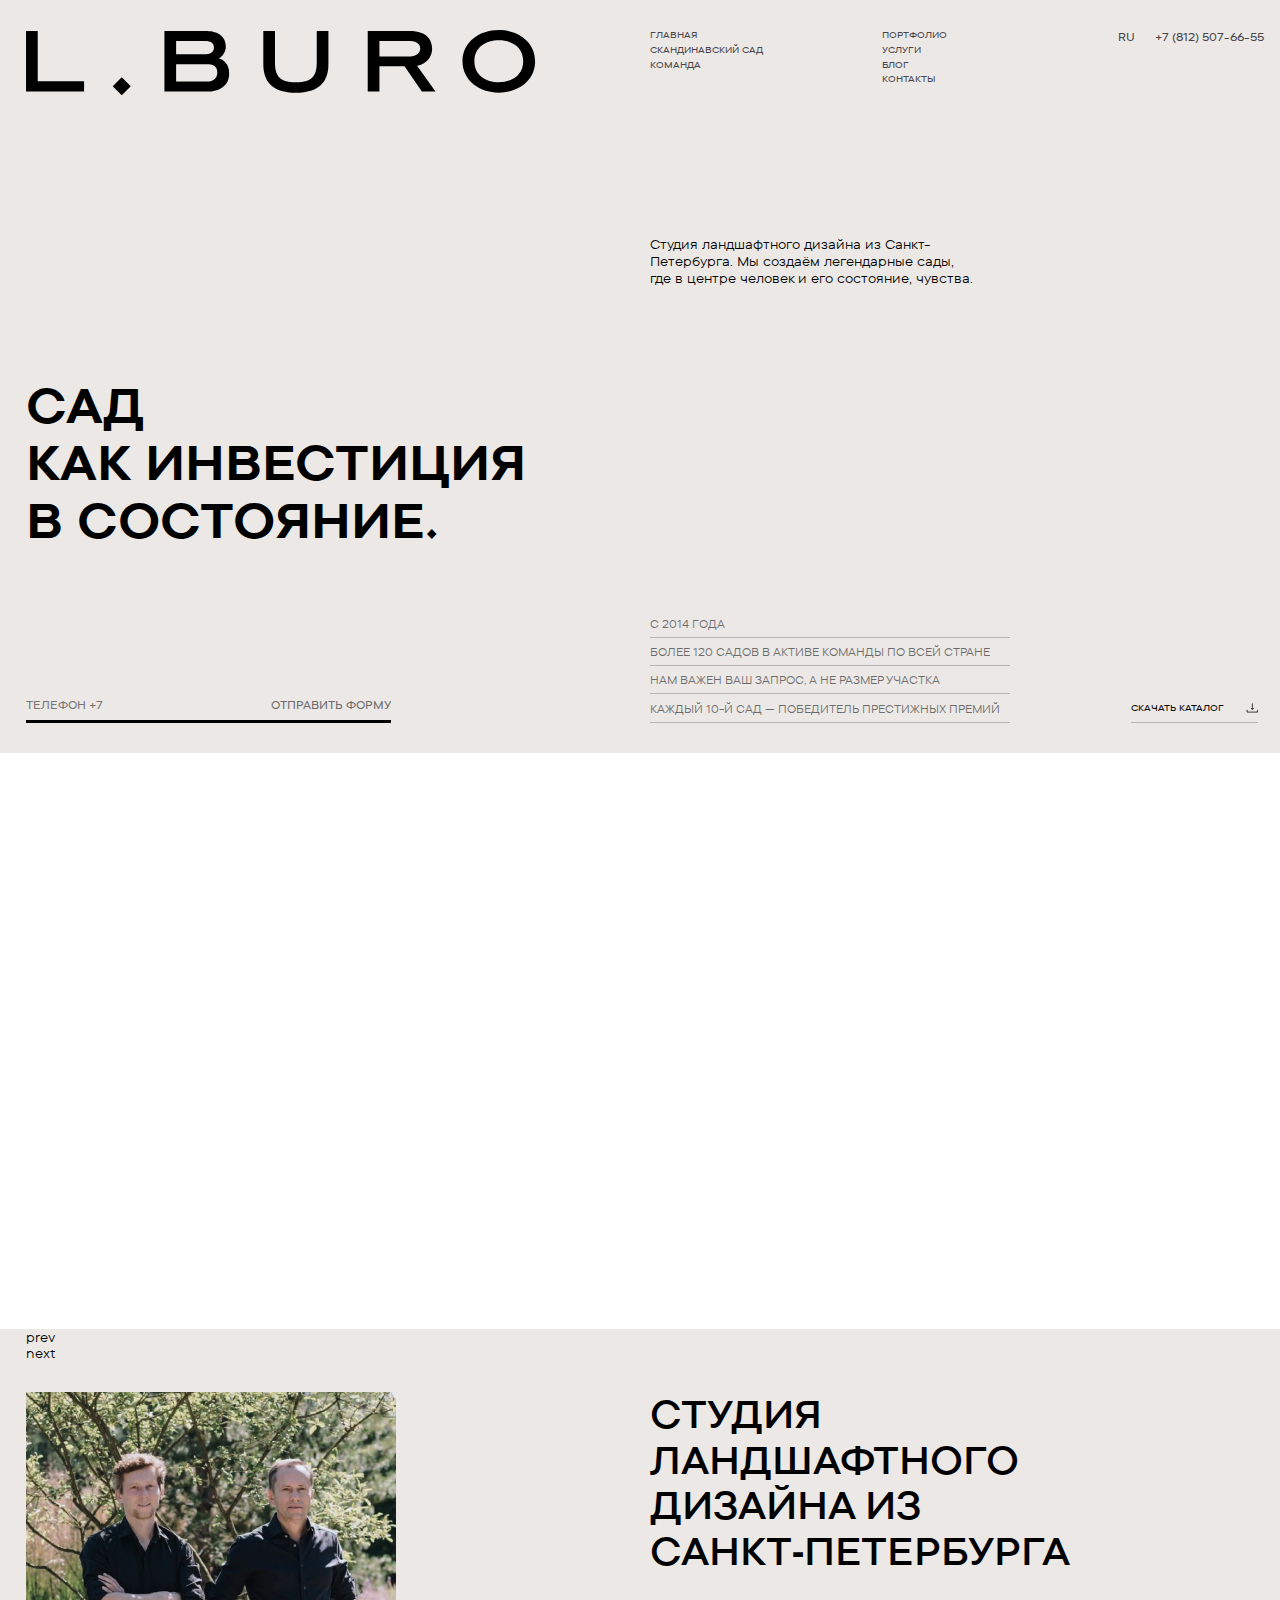
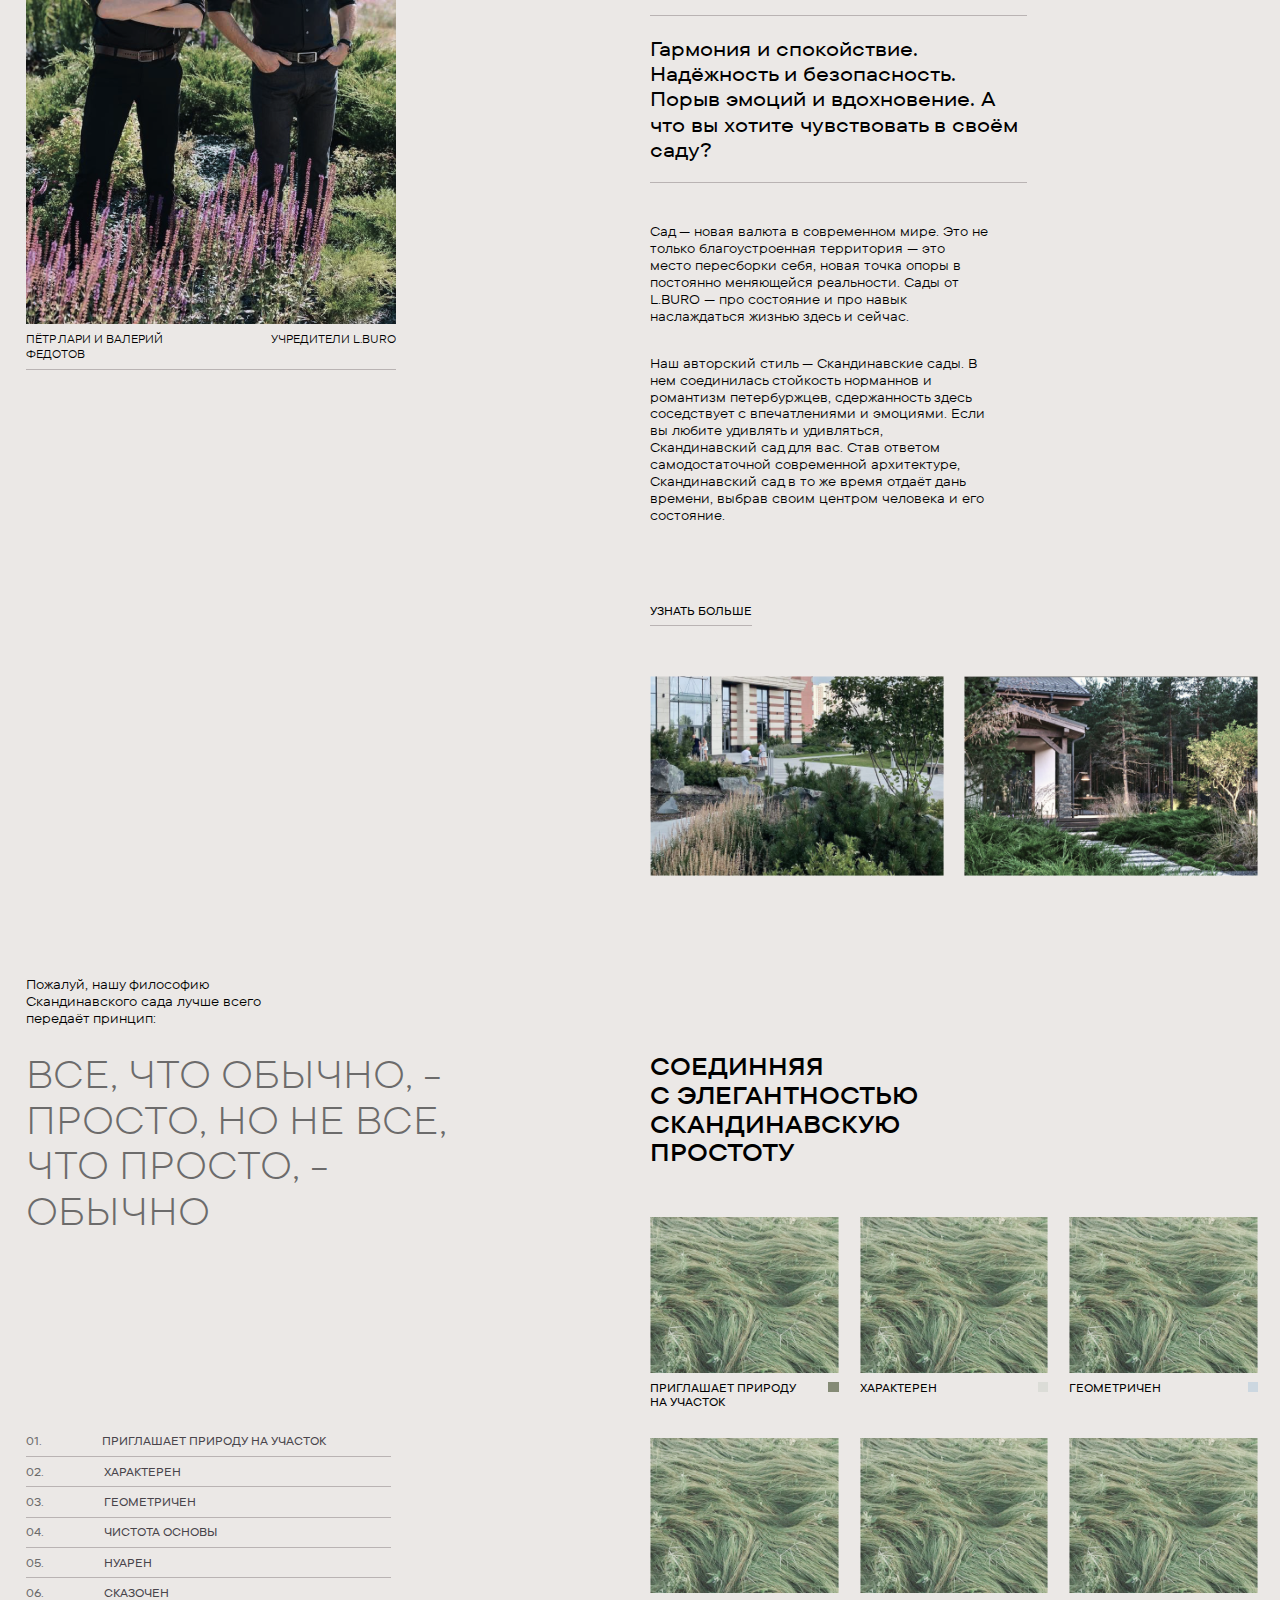
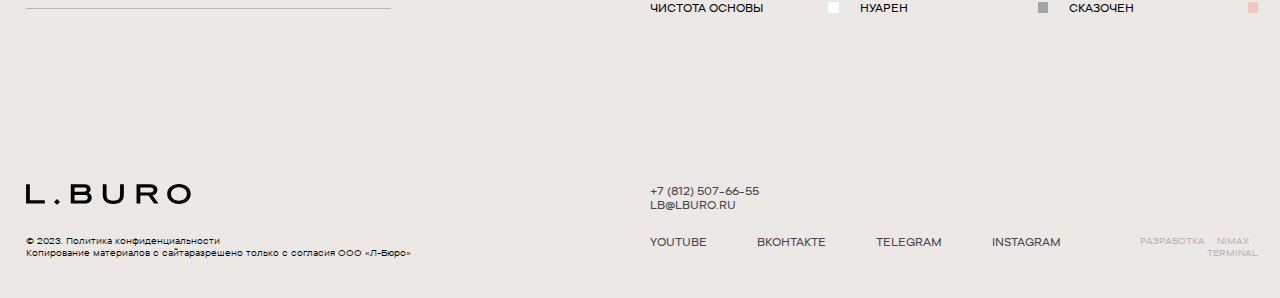
==== index.html @ 4c60b56e "first commit" ====
<html lang="en"><head>
	<meta charset="UTF-8">
	<!-- <meta name="viewport" content="width=device-width; initial-scale=1.0; maximum-scale=1.0; minimum-scale=1.0; user-scalable=no; target-densityDpi=device-dpi"> -->
	<title>L_B-U-R-O</title>
	<link rel="stylesheet" type="text/css" href="css/vars.css">
	<link rel="stylesheet" type="text/css" href="css/style.css">
	<link rel="stylesheet" type="text/css" href="css/index.css">
	<link rel="stylesheet" type="text/css" href="css/media.css">
	<script async type="text/javascript" src="js/scr.js"></script>
	<link rel="icon" type="image/png" href="favicon.png">
</head>
<body>
	<header>
		<div class="wrap df jcsb ">
			<div class="l-col"><div class="logo"><img src="img/logo.svg" alt=""></div></div>
			<div class="r-col menu_wrap jcsb">
				<nav class="menu">
					<div class="menu_block">
						<div class="menu_block menu_block_chosen"><a class="go_to" href="#Promo">ГЛАВНАЯ</a></div>
						<div class="menu_block"><a class="go_to" href="#aboutUs">СКАНДИНАВСКИЙ САД</a></div>
						<div class="menu_block"><a class="go_to" href="#lamaSite">КОМАНДА</a></div>
					</div>
					<div class="menu_block">
						<div class="menu_block"><a class="go_to" href="#weLearn">ПОРТФОЛИО</a></div>
						<div class="menu_block"><a class="go_to" href="#weLearn">УСЛУГИ</a></div>
						<div class="menu_block"><a class="go_to" href="#weLearn">БЛОГ</a></div>
						<div class="menu_block"><a class="go_to" href="#weLearn">КОНТАКТЫ</a></div>
					</div>
				</nav>
				<div class="header_add_options df jcsb">
					<a href="#">ru</a>
					<a href="tel:+78125076655">+7&nbsp;(812)&nbsp;507-66-55</a>
				</div>
			</div>
		</div>
	</header>


	<section id="Promo" class="promo">
		<div class="df jcsb wrap">
			<div class="l-col"></div>
			<div class="r-col"><p class="promo_comment">Студия ландшафтного дизайна из Санкт-Петербурга.
				Мы создаём легендарные сады, где в центре человек и его состояние, чувства.</p></div>
			
		</div>
		<div class="df jcsb wrap">
			<div class="l-col"><h1>Сад<br/>как инвестиция в состояние.</h1></div>
			<div class="r-col"></div>
			
		</div>
		<div class="df jcsb wrap">
			<div class="l-col asfe">
				<form class="banner_form" action="/mail/zvonok.php">
					<input type="tel" name="phone" placeholder="телефон +7" class="required">
					<input type="submit" value="Отправить форму">
					<div class="error_block">Пожалуйста, заполните</div>
				</form>
			</div>
			<div class="r-col jcsb aife">
				<div class="catalog_categories">
					<div class="catalog_categories_block">С 2014 ГОДА</div>
					<div class="catalog_categories_block">БОЛЕЕ 120 САДОВ В АКТИВЕ КОМАНДЫ ПО ВСЕЙ СТРАНЕ</div>
					<div class="catalog_categories_block">НАМ ВАЖЕН ВАШ ЗАПРОС, А НЕ РАЗМЕР УЧАСТКА</div>
					<div class="catalog_categories_block">КАЖДЫЙ 10-Й САД — ПОБЕДИТЕЛЬ ПРЕСТИЖНЫХ ПРЕМИЙ</div>
				</div>
				<a class="download_catalog" href="catalog.pdf" class="download-catalog" target="_blank" download="">Скачать каталог</a>
			</div>
			
		</div>
    </section>
    
	<section>
		<div class="main_slider">
			<div class="main_slide chosen"></div>
			<div class="main_slide"></div>
			<div class="main_slide"></div>
			<div class="main_slide"></div>
			<div class="main_slide"></div>
		</div>
		<div class="wrap">
			<div class="main_slider_nav">
				<div id="MainSliderPrev" class="main_slider_prev">prev</div>
				<div id="MainSliderNext" class="main_slider_next">next</div>
			</div>
		</div>
	</section>

	<section class="info">
		<div class="wrap df jcsb">
			<div class="l-col">
				<div class="directors fdc aifs">
					<img src="/img/team_ALL.png" alt="">
					<div class="directors_text df jcsb"><div>ПЁТР ЛАРИ И ВАЛЕРИЙ<br/> ФЕДОТОВ</div>
						<div class="tar">УЧРЕДИТЕЛИ L.BURO</div>
					</div>
				</div>
			</div>
			<div class="r-col fdc">
				<div class="info_block aifs df fdc">
					<h2>Студия ландшафтного дизайна из Санкт‑Петербурга</h2>
					<div class="info_h2_comment">Гармония и спокойствие. Надёжность и безопасность. Порыв эмоций и вдохновение. А что вы хотите чувствовать в своём саду?</div>
					<div  class="info_text"><p>Сад — новая валюта в современном мире. Это не только благоустроенная территория — это место пересборки себя, новая точка опоры в постоянно меняющейся реальности. Сады от L.BURO — про состояние и про навык наслаждаться жизнью здесь и сейчас.</p>

						<p>Наш авторский стиль — Скандинавские сады. В нем соединилась стойкость норманнов и романтизм петербуржцев, сдержанность здесь соседствует с впечатлениями и эмоциями. Если вы любите удивлять и удивляться, Скандинавский сад для вас. Став ответом самодостаточной современной архитектуре, Скандинавский сад в то же время отдаёт дань времени, выбрав своим центром человека и его состояние.
					</p>
					</div>
					<a class="more_info" href="/team/">Узнать больше</a>
				</div>	
				<div class="info_imgs df jcsb">
					<img src="/img/info1.png" alt="">
					<img src="/img/info2.png" alt="">
				</div>
			</div>
		</div>
	</section>

	<section class="philosophy">
		<div class="wrap df jcsb">
			<div class="l-col">
				<div class="philosophy_h_comment">Пожалуй, нашу философию Скандинавского сада лучше всего передаёт принцип:</div>
			</div>
			<div class="r-col">
			</div>		
		</div>
		<div class="wrap df jcsb">
			<div class="l-col df fdc">
					<h2 class="type2">Все, что обычно, - просто, но не все, что просто, - обычно</h2>
					<div class="philosophy_link_list">
						<a href="#" class="philosophy_link_block"><div class="philosophy_link_number">01.</div> ПРИГЛАШАЕТ ПРИРОДУ на участок</a>
						<a href="#" class="philosophy_link_block"><div class="philosophy_link_number">02.</div> характерен</a>
						<a href="#" class="philosophy_link_block"><div class="philosophy_link_number">03.</div> ГЕОМЕТРИЧен</a>
						<a href="#" class="philosophy_link_block"><div class="philosophy_link_number">04.</div> чистота основы</a>
						<a href="#" class="philosophy_link_block"><div class="philosophy_link_number">05.</div> НУАРен</a>
						<a href="#" class="philosophy_link_block"><div class="philosophy_link_number">06.</div> сказочен</a>
					</div>
			</div>	
			<div class="r-col fdc">
				<h3>Соединняя с элегантностью скандинавскую простоту</h3>
				<div class="philosophy_skandinavskiy_sad_link_list df fww jcsb">
					<div class="philosophy_skandinavskiy_sad_link">
						<img src="img/philosophy1.png" alt="">
						<div class="philosophy_skandinavskiy_sad_text">ПРИГЛАШАЕТ ПРИРОДУ на участок</div>
					</div>
					<div class="philosophy_skandinavskiy_sad_link">
						<img src="img/philosophy1.png" alt="">
						<div class="philosophy_skandinavskiy_sad_text">характерен</div>
					</div>
					<div class="philosophy_skandinavskiy_sad_link">
						<img src="img/philosophy1.png" alt="">
						<div class="philosophy_skandinavskiy_sad_text">ГЕОМЕТРИЧен</div>
					</div>
					<div class="philosophy_skandinavskiy_sad_link">
						<img src="img/philosophy1.png" alt="">
						<div class="philosophy_skandinavskiy_sad_text">чистота основы</div>
					</div>
					<div class="philosophy_skandinavskiy_sad_link">
						<img src="img/philosophy1.png" alt="">
						<div class="philosophy_skandinavskiy_sad_text">НУАРен</div>
					</div>
					<div class="philosophy_skandinavskiy_sad_link">
						<img src="img/philosophy1.png" alt="">
						<div class="philosophy_skandinavskiy_sad_text">сказочен</div>
					</div>
				</div>
			</div>
		</div>
	</section>

	<footer>
		<div class="wrap df jcsb">
			<div class="l-col fdc">
				<img class="footer_logo" src="/img/logo.svg" alt="">
			</div>
			<div class="r-col">
				<div class="footer_contacts">
					<a href="tel:+78125076655">+7&nbsp;(812)&nbsp;507-66-55</a><br/>
					<a href="mailto:lb@lburo.ru">lb@lburo.ru</a>
				</div>
			</div>
		</div>
		<div class="wrap df jcsb">
			<div class="l-col">
				<div class="copyright">© 2023. Политика конфиденциальности<br/>
					Копирование материалов с сайтаразрешено только с согласия ООО «Л-Бюро»</div>
			</div>
			<div class="r-col df jcsb">
				<div class="footer_soc_list df">
					<div class="footer_soc"><a href="https://www.youtube.com/channel/UC5FNJGqJeMxqnwFnIz5Bm9A" target="_blank">YouTube</a></div>
					<div class="footer_soc"><a href="https://vk.com/lburo" target="_blank">ВKонтакте</a></div>
					<div class="footer_soc"><a href="https://t.me/lburo" target="_blank">TELEGRAM</a></div>
					<div class="footer_soc"><a href="https://www.instagram.com/lburo/" target="_blank">instagram</a></div>
				</div>
				<div class="footer_designer">
					Разработка&nbsp;&nbsp;&nbsp;
					<a href="https://www.nimax.ru/" target="_blank">NIMAX</a>&nbsp;&nbsp;&nbsp;
					<a href="https://www.terminaldesign.ru/" target="_blank">Terminal</a>
				</div>
			</div>
		</div>
	</footer>

</body>
</html>
---- css/vars.css ----
:root {
	--color-black: black;
	--color-dark-gray: #6C6B6B;
	--color-light-gray: #B9B3B3;

	--fz-text: 13px;
	--fz-text-lead: 19.5px;
	--fz-text-small-caps: 11px;
	--fz-text-small: 9px;
	--fz-text-link: 9px;
	--fz-text-Bullet-point: 13px;
	
	--lh-text: 1.3;
	--lh-other: 1.2;
	--lh-Bullet-point: 1.3;}
---- css/style.css ----
@import "/fonts/stylesheet.css" all;
/* TT Commons Pro Expanded 300, 400, 500, 600 */

html,body{width: 100%; margin: 0; padding: 0;}
.wrap{margin: 0 auto; max-width: 1380px; width: 96%;}
.wrap_else{margin: 0 auto; max-width: 1440px; width: 90%;}
p, h1, h2, h3, h4, h5{-webkit-margin-before: 0; -webkit-margin-after: 0; margin: 0; padding: 0;}


*::selection{background-color: rgba(72,68,74,.6);}
body, a, h1, h2, h3, h4, input, textarea, button, input::placeholder, textarea::placeholder{font-family: "TT Commons Pro Expanded", Arial, sans-serif;}
body{
	font-size: var(--fz-text);
	line-height: var(--lh-text);
    color: var(--color-black);
    overflow-x: hidden;
	background-color: #EBE8E6;
}
a, button{
	font-size: var(--fz-text-small-caps);
	line-height: var(--lh-text);
	text-transform: uppercase;
	font-weight: 500;
}
body > section, footer, header{float: left; width: 100%;}
section{margin-bottom: 30px;}
a{text-decoration: none; color: #48444A;}
form{margin: 0;}
input{
    background: none;
    border: none;
    outline: none;
}
h1, h2, h3, h4, h5{text-transform: uppercase; line-height: var(--lh-other);}
h1{
	font-family: "TT Commons Pro Expanded";
	font-size: 48px;
	margin-top: 90px;
	font-weight: 700;
	text-transform: uppercase;}
h2{
	font-size: 38px;
	font-weight: 600;
}
h2.type2{
	font-weight: 300;
	color: #6C6B6B;
	width: 450px;
}
h3{
	font-size: 24px;
	font-weight: 600;
	width: 280px;
}
/* h1:last-of-type:after {
    content: ".";
	font-weight: 700;} */

.l-col, .r-col{
	display: flex;
	max-width: 682px;
	width: 49.5%;
	min-width: 49.5%;}
.r-col{margin-left: 16px;}
.df{display: flex;}
.asfe{align-self: flex-end;}
.aife{align-items: flex-end;}
.aifs{align-items: flex-start;}
.jcsb{justify-content: space-between;}
.jcfs{justify-content: flex-start;}
.fdc{flex-direction: column;}
.fww{flex-wrap: wrap;}
.tar{text-align: right;}
.tal{text-align: left;}
.tac{text-align: center;}


header{
    width: 100%;
    margin: 30px auto;}
.logo{
    max-width: 510px;
	margin-right: auto;}
.logo img{
    width: 100%;}
nav.menu{
	display: flex;}
.menu_wrap{
	min-width: 50%;}
.menu_block{
	width: 135px;
	margin-right: 97px;}
.menu_block:nth-child(2){
	margin-right: 0;}
.go_to{
	display: block;
	font-size: 9px;
	font-weight: 500;
	line-height: 1.2;
	margin-bottom: 4px;
}
.header_add_options{
	width: 146px;
}

section.promo{}
.promo_comment{
	margin-top: 67px;
	margin-top: 110px;
	width: 360px;}
.catalog_categories{
	display: flex;
	flex-direction: column;
	color: var(--color-dark-gray);
	width: 360px;}
.catalog_categories_block{
	border-bottom: 1px solid var(--color-light-gray);
	font-size: var(--fz-text-small-caps);
	padding-bottom: 5.5px;
	padding-top: 7.5px;}
.download_catalog{
	display: block;
	position: relative;
	width: 127px;
	border-bottom: 1px solid #B9B3B3;
	padding-bottom: 7.5px;
	font-weight: 500;
	font-size: 9px;
	line-height: 1.2;
	color: var(--color-black);}
.download_catalog:after{
    content: '';
    position: absolute;
    right: 0;
    top: 0;
    width: 12px;
    height: 10px;
    background: url(/img/icon/download_catalog.svg) center no-repeat;
}

.banner_form{
    border-bottom: 3px solid #000;
    display: flex;
    width: auto;
    justify-content: space-between;
    width: 365px;
	position: relative;
}
.banner_form input{
    font-weight: 500;
    font-size: 11px;
    line-height: 120%;
    text-transform: uppercase;
    color: #6C6B6B;
    cursor: pointer;
    padding: 7.5px 0;
    font-family: 'TT Commons Pro Expanded', Arial;
}
.banner_form input.error{
    color: #EB5757;
}
.error_block{
    position: absolute;
    left: 0;
    top: calc(100% + 8px);
	opacity: 0;
    font-weight: 400;
    font-size: 9px;
    line-height: 120%;
    letter-spacing: -0.01em;
    color: #EB5757;
	transition: .3s;
}
input.error .error_block{
	opacity: 1;
}

section.under_promo{}
.main_slider{
	width: 100vw;
	height: 45vw;
	position: relative;
}
.main_slide{
	position: absolute;
	top: 0; left: 0;
	z-index: 10;
	width: 100%;
	height: 100%;
	transition: .3s;
	opacity: 0;
}
.main_slide.chosen{opacity: 1;}
.main_slide:nth-child(1){background-color: #fff;}
.main_slide:nth-child(2){background-color: #955b5b;}
.main_slide:nth-child(3){background-color: #8bd145;}
.main_slide:nth-child(4){background-color: #35c4c9;}
.main_slide:nth-child(5){background-color: #df357c;}

.more_info{
	display: block;
    border-bottom: 1px solid #B9B3B3;
    padding-bottom: 7.5px;
    font-weight: 500;
    font-size: var(--fz-text-small-caps);
    text-transform: uppercase;
    color: var(--color-black);
    text-decoration: none;
	justify-content: start;
}


footer{
	padding: 40px 0; margin-top: 70px;
}
.footer_logo{width: 165px; margin-bottom: 30px;}
.copyright{
	font-size: var(--fz-text-small);
}
.footer_soc{
	margin-right: 50px;
}

.footer_designer{
    color: #B9B3B3;
    font-weight: 500;
    font-size: var(--fz-text-link);
    line-height: 120%;
    text-align: right;
	text-transform: uppercase;
}
.footer_designer a{
    color: #B9B3B3;
    font-size: var(--fz-text-link);
}
---- css/index.css ----
h1{
	margin-bottom: 60px;
}
.info_block{
	width: 440px;
	margin-bottom: 50px;
}
.info_h2_comment{
	width: 377px;
	font-size: var(--fz-text-lead);
	font-weight: 500;
	padding: 20px 0;
	border-top: 1px solid var(--color-light-gray);
	border-bottom: 1px solid var(--color-light-gray);
	margin: 40px 0;
}
.info_text{
	width: 338px;
	margin-bottom: 50px;
}
.info_text p{
	margin-bottom: 30px;
}
.directors_text{
	padding: 8px 0;
	width: 370px;
	font-size: var(--fz-text-small-caps);
	border-bottom: 1px solid var(--color-light-gray);
}
.info_imgs{
	width: 100%;
	margin-bottom: 70px;
}
.info_imgs img{
    width: calc(50% - 10px);
}
.philosophy_h_comment{
	width: 280px;
	margin-bottom: 25px;
}
.philosophy_link_list{
	margin-top: 192.5px;
	width: 365px;
}
.philosophy_link_block{
	font-size: var(--fz-text-small-caps);
	display: flex;
	border-bottom: 1px solid var(--color-light-gray);
	text-transform: uppercase;
	font-weight: 500;
	padding: 7.5px 0;
}
.philosophy_link_number{
	color: var(--color-dark-gray);
	margin-right: 60px;
	font-weight: 500;
}
.philosophy_skandinavskiy_sad_link_list{
	margin-top: 50px;
}
.philosophy_skandinavskiy_sad_link{
	width: calc(33.33% - 14px);
	margin-bottom: 20px;
}
.philosophy_skandinavskiy_sad_text{
	margin: 8px 0;
	font-size: var(--fz-text-small-caps);
	text-transform: uppercase;
	font-weight: 500;
	position: relative;
	width: 100%;
}
.philosophy_skandinavskiy_sad_link img{
	width: 100%;
}
.philosophy_skandinavskiy_sad_text:after{
	content: "";
	display: block;
	position: absolute;
	right: 0;
	top: 1px;
	width: 10.5px;
	height: 10.5px;
}
.philosophy_skandinavskiy_sad_link:nth-child(1) .philosophy_skandinavskiy_sad_text:after{background-color: #858B76;}
.philosophy_skandinavskiy_sad_link:nth-child(2) .philosophy_skandinavskiy_sad_text:after{background-color: #DBDCD7;}
.philosophy_skandinavskiy_sad_link:nth-child(3) .philosophy_skandinavskiy_sad_text:after{background-color: #CCD7E0;}
.philosophy_skandinavskiy_sad_link:nth-child(4) .philosophy_skandinavskiy_sad_text:after{background-color: #fff;}
.philosophy_skandinavskiy_sad_link:nth-child(5) .philosophy_skandinavskiy_sad_text:after{background-color: #A6A5A5;}
.philosophy_skandinavskiy_sad_link:nth-child(6) .philosophy_skandinavskiy_sad_text:after{background-color: #F1C8BF;}
---- css/media.css ----
@media(max-width: 1920px){

}
/* 1920px 1920px 1920px*/

@media(max-width: 1600px){

}
/* 1600px 1600px 1600px*/

@media(max-width: 1400px){
}
/* 1400px 1400px 1400px*/

@media(max-width: 1280px){

}
/* 1280px 1280px 1280px*/

@media(max-width: 1100px){
}
/* 1100px 1100px 1100px*/

@media(max-width: 960px){

}
/* 960px 960px 960px*/

@media(max-width: 800px){
}
/* 800px 800px 800px*/

@media(max-width: 720px){
}
/* 720px 720px 720px*/

@media(max-width: 600px){

}
/* 600px 600px 600px*/

@media(max-width: 480px){

}
/* 480px 480px 480px*/

@media(max-width: 400px){

}
/* 400px 400px 400px*/

@media(max-width: 360px){

}
/* 360px 360px 360px*/

@media(max-width: 320px){

}
/* 320px 320px 320px*/
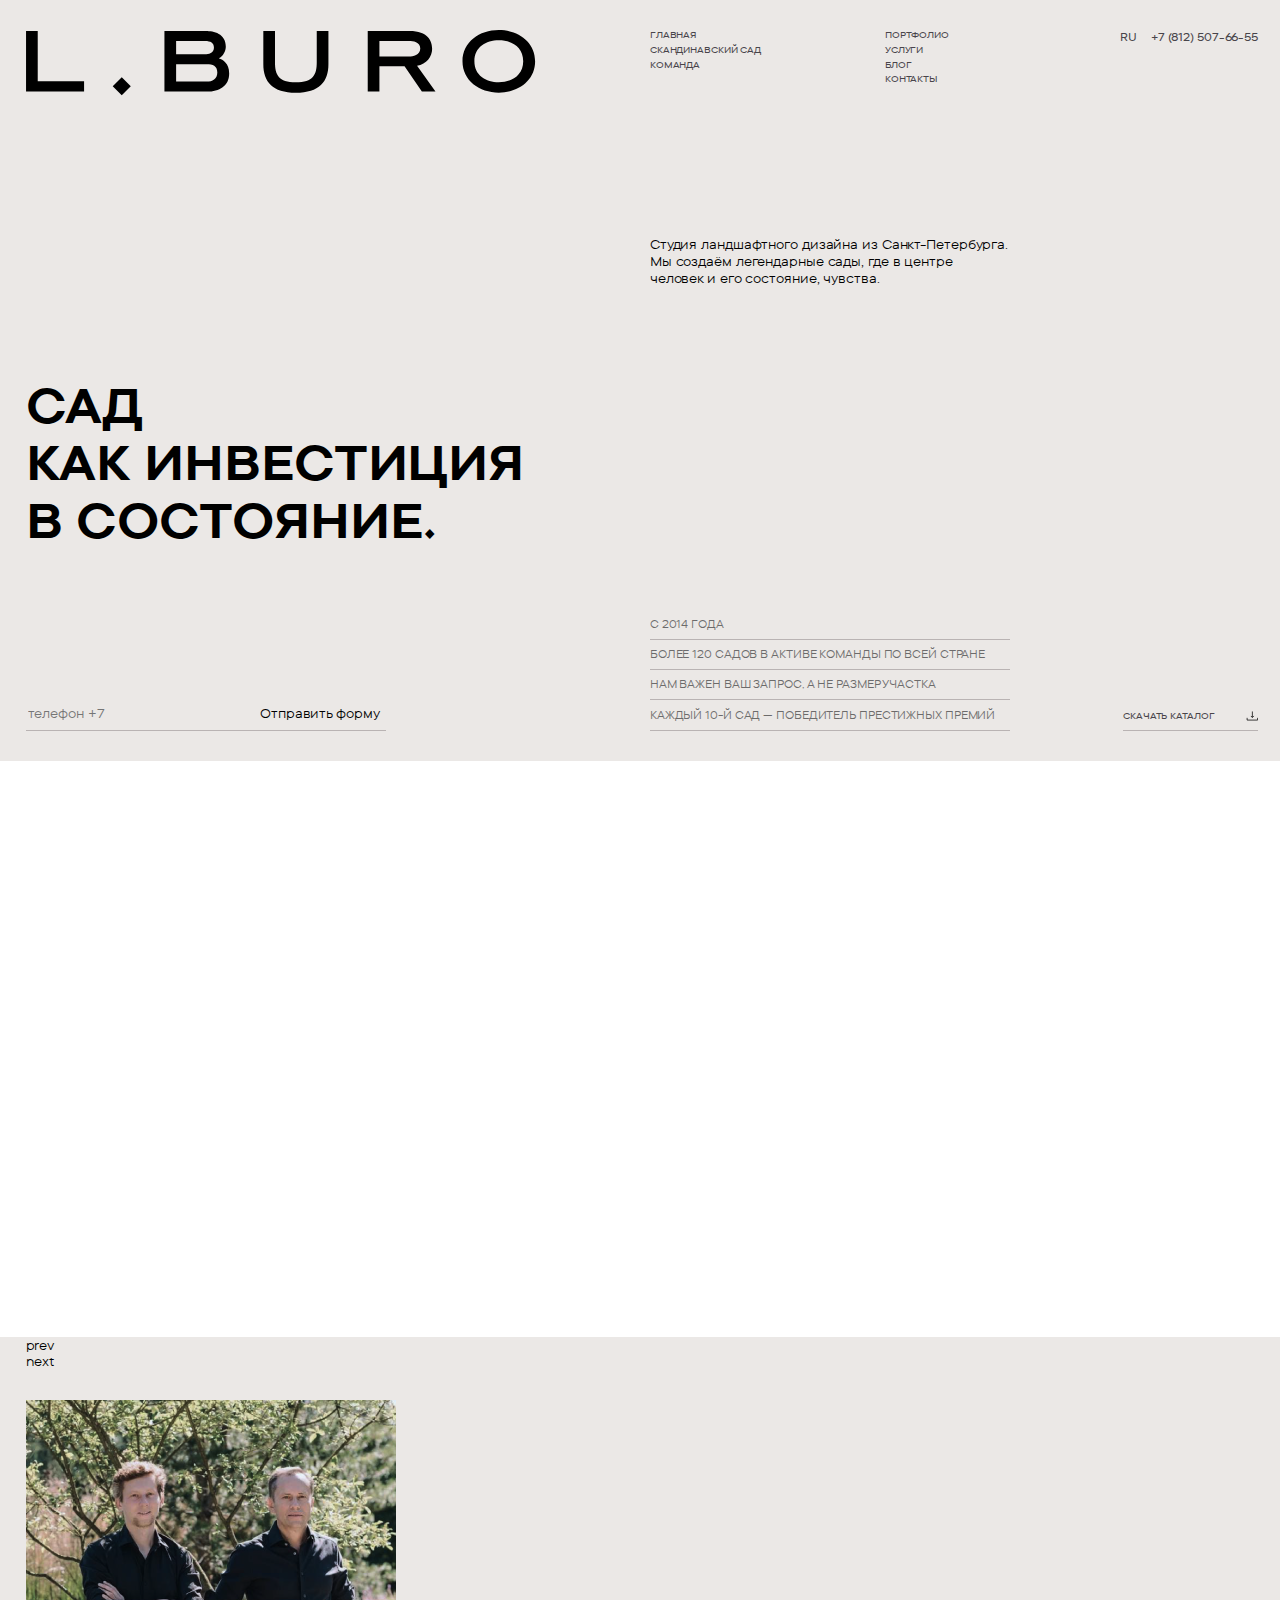
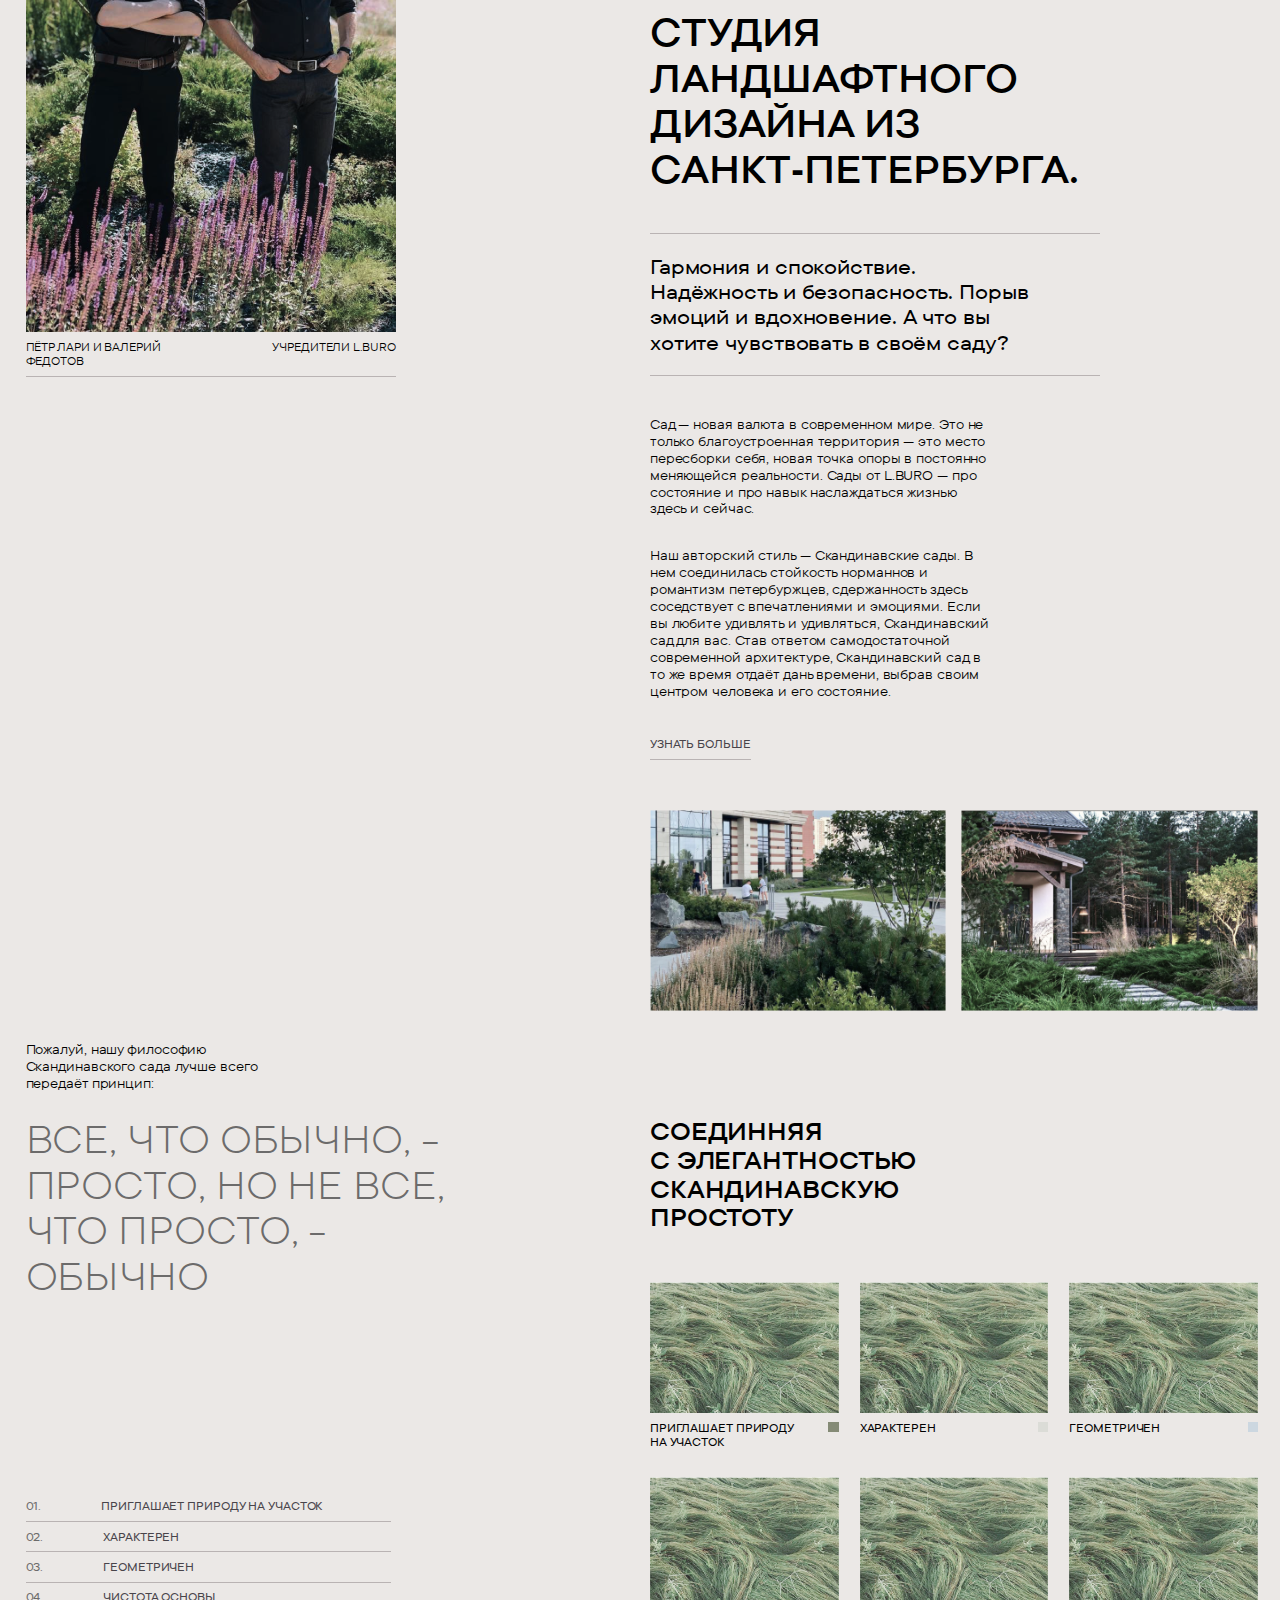
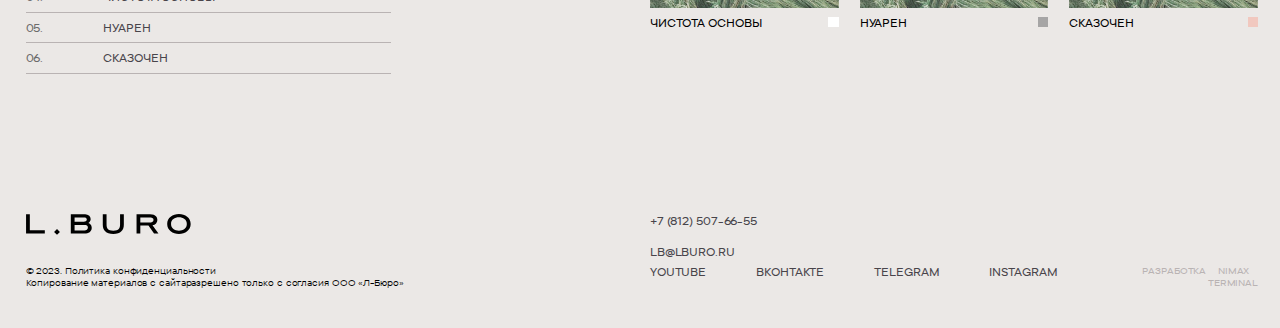
==== commit 370dffcd: "nrth_grdn pblc_spc srvcs pages" ====
--- a/index.html
+++ b/index.html
@@ -13,21 +13,21 @@
 	<header>
 		<div class="wrap df jcsb ">
 			<div class="l-col"><div class="logo"><img src="img/logo.svg" alt=""></div></div>
-			<div class="r-col menu_wrap jcsb">
-				<nav class="menu">
-					<div class="menu_block">
-						<div class="menu_block menu_block_chosen"><a class="go_to" href="#Promo">ГЛАВНАЯ</a></div>
-						<div class="menu_block"><a class="go_to" href="#aboutUs">СКАНДИНАВСКИЙ САД</a></div>
-						<div class="menu_block"><a class="go_to" href="#lamaSite">КОМАНДА</a></div>
-					</div>
-					<div class="menu_block">
-						<div class="menu_block"><a class="go_to" href="#weLearn">ПОРТФОЛИО</a></div>
-						<div class="menu_block"><a class="go_to" href="#weLearn">УСЛУГИ</a></div>
-						<div class="menu_block"><a class="go_to" href="#weLearn">БЛОГ</a></div>
-						<div class="menu_block"><a class="go_to" href="#weLearn">КОНТАКТЫ</a></div>
+			<div class="r-col df jcsb">
+				<nav class="df">
+					<div class="menu_col">
+						<a class="menu_block mr-100 db fz-9 lh-120 menu_block_chosen" href="#Promo">ГЛАВНАЯ</a>
+						<a class="menu_block mr-100 db fz-9 lh-120" href="#aboutUs">СКАНДИНАВСКИЙ САД</a>
+						<a class="menu_block mr-100 db fz-9 lh-120" href="#lamaSite">КОМАНДА</a>
+					</div>
+					<div class="menu_col">
+						<a class="menu_block mr-100 db fz-9 lh-120" href="#weLearn">ПОРТФОЛИО</a>
+						<a class="menu_block mr-100 db fz-9 lh-120" href="#weLearn">УСЛУГИ</a>
+						<a class="menu_block mr-100 db fz-9 lh-120" href="#weLearn">БЛОГ</a>
+						<a class="menu_block mr-100 db fz-9 lh-120" href="#weLearn">КОНТАКТЫ</a>
 					</div>
 				</nav>
-				<div class="header_add_options df jcsb">
+				<div class="w-145 df jcsb ">
 					<a href="#">ru</a>
 					<a href="tel:+78125076655">+7&nbsp;(812)&nbsp;507-66-55</a>
 				</div>
@@ -39,31 +39,31 @@
 	<section id="Promo" class="promo">
 		<div class="df jcsb wrap">
 			<div class="l-col"></div>
-			<div class="r-col"><p class="promo_comment">Студия ландшафтного дизайна из Санкт-Петербурга.
+			<div class="r-col"><p class="mt-110 mxw-360">Студия ландшафтного дизайна из Санкт-Петербурга.
 				Мы создаём легендарные сады, где в центре человек и его состояние, чувства.</p></div>
 			
 		</div>
 		<div class="df jcsb wrap">
-			<div class="l-col"><h1>Сад<br/>как инвестиция в состояние.</h1></div>
+			<div class="l-col"><h1 class="mb-60">Сад<br/>как инвестиция в состояние.</h1></div>
 			<div class="r-col"></div>
 			
 		</div>
 		<div class="df jcsb wrap">
 			<div class="l-col asfe">
-				<form class="banner_form" action="/mail/zvonok.php">
+				<form class="df jcsb pr mxw-360 bb-1-lg p-7_5-0" action="/mail/zvonok.php">
 					<input type="tel" name="phone" placeholder="телефон +7" class="required">
 					<input type="submit" value="Отправить форму">
 					<div class="error_block">Пожалуйста, заполните</div>
 				</form>
 			</div>
-			<div class="r-col jcsb aife">
+			<div class="r-col df jcsb aife">
 				<div class="catalog_categories">
-					<div class="catalog_categories_block">С 2014 ГОДА</div>
-					<div class="catalog_categories_block">БОЛЕЕ 120 САДОВ В АКТИВЕ КОМАНДЫ ПО ВСЕЙ СТРАНЕ</div>
-					<div class="catalog_categories_block">НАМ ВАЖЕН ВАШ ЗАПРОС, А НЕ РАЗМЕР УЧАСТКА</div>
-					<div class="catalog_categories_block">КАЖДЫЙ 10-Й САД — ПОБЕДИТЕЛЬ ПРЕСТИЖНЫХ ПРЕМИЙ</div>
-				</div>
-				<a class="download_catalog" href="catalog.pdf" class="download-catalog" target="_blank" download="">Скачать каталог</a>
+					<div class="p-7_5-0 bb-1-lg pb-5 fz-11">С 2014 ГОДА</div>
+					<div class="p-7_5-0 bb-1-lg pb-5 fz-11">БОЛЕЕ 120 САДОВ В АКТИВЕ КОМАНДЫ ПО ВСЕЙ СТРАНЕ</div>
+					<div class="p-7_5-0 bb-1-lg pb-5 fz-11">НАМ ВАЖЕН ВАШ ЗАПРОС, А НЕ РАЗМЕР УЧАСТКА</div>
+					<div class="p-7_5-0 bb-1-lg pb-5 fz-11">КАЖДЫЙ 10-Й САД — ПОБЕДИТЕЛЬ ПРЕСТИЖНЫХ ПРЕМИЙ</div>
+				</div>
+				<a class="db pr w-135 bb-1-lg p-7_5-0 fw-m fz-9 lh-120 download_catalog" href="catalog.pdf" class="download-catalog" target="_blank" download="">Скачать каталог</a>
 			</div>
 			
 		</div>
@@ -88,27 +88,30 @@
 	<section class="info">
 		<div class="wrap df jcsb">
 			<div class="l-col">
-				<div class="directors fdc aifs">
+				<div class="mxw-370 fdc aifs">
 					<img src="/img/team_ALL.png" alt="">
-					<div class="directors_text df jcsb"><div>ПЁТР ЛАРИ И ВАЛЕРИЙ<br/> ФЕДОТОВ</div>
+					<div class="p-7_5-0 fz-11 bb-1-lg df jcsb"><div>ПЁТР ЛАРИ И ВАЛЕРИЙ<br/> ФЕДОТОВ</div>
 						<div class="tar">УЧРЕДИТЕЛИ L.BURO</div>
 					</div>
 				</div>
 			</div>
 			<div class="r-col fdc">
-				<div class="info_block aifs df fdc">
-					<h2>Студия ландшафтного дизайна из Санкт‑Петербурга</h2>
-					<div class="info_h2_comment">Гармония и спокойствие. Надёжность и безопасность. Порыв эмоций и вдохновение. А что вы хотите чувствовать в своём саду?</div>
-					<div  class="info_text"><p>Сад — новая валюта в современном мире. Это не только благоустроенная территория — это место пересборки себя, новая точка опоры в постоянно меняющейся реальности. Сады от L.BURO — про состояние и про навык наслаждаться жизнью здесь и сейчас.</p>
-
-						<p>Наш авторский стиль — Скандинавские сады. В нем соединилась стойкость норманнов и романтизм петербуржцев, сдержанность здесь соседствует с впечатлениями и эмоциями. Если вы любите удивлять и удивляться, Скандинавский сад для вас. Став ответом самодостаточной современной архитектуре, Скандинавский сад в то же время отдаёт дань времени, выбрав своим центром человека и его состояние.
+				<div class="mxw-450 mb-50 mt-210 df fdc">
+					<h2>Студия ландшафтного дизайна из Санкт‑Петербурга.</h2>
+					<div class="fw-m pt-20 pb-20 fz-19_5 bb-1-lg bt-1-lg mt-40 mb-40">
+						<div class="mxw-380">Гармония и спокойствие. Надёжность и безопасность. Порыв эмоций и вдохновение. А что вы хотите чувствовать в своём саду?</div>
+					</div>
+					<div class="mxw-340">
+						<p class="mb-30">Сад — новая валюта в современном мире. Это не только благоустроенная территория — это место пересборки себя, новая точка опоры в постоянно меняющейся реальности. Сады от L.BURO — про состояние и про навык наслаждаться жизнью здесь и сейчас.</p>
+						<p class="mb-30">Наш авторский стиль — Скандинавские сады. В нем соединилась стойкость норманнов и романтизм петербуржцев, сдержанность здесь соседствует с впечатлениями и эмоциями. Если вы любите удивлять и удивляться, Скандинавский сад для вас. Став ответом самодостаточной современной архитектуре, Скандинавский сад в то же время отдаёт дань времени, выбрав своим центром человека и его состояние.
 					</p>
 					</div>
-					<a class="more_info" href="/team/">Узнать больше</a>
+					<a class="db bb-1-lg p-7_5-0 fw-m fz-11 tt-u jcfs asfs" href="/team/">Узнать больше</a>
+				
 				</div>	
-				<div class="info_imgs df jcsb">
-					<img src="/img/info1.png" alt="">
-					<img src="/img/info2.png" alt="">
+				<div class="df jcsb">
+					<div class="w-50p mr-15"><img class="" src="/img/info1.png" alt=""></div>
+					<div class="w-50p"><img class="" src="/img/info2.png" alt=""></div>
 				</div>
 			</div>
 		</div>
--- a/css/vars.css
+++ b/css/vars.css
@@ -10,7 +10,24 @@
 	--fz-text-small: 9px;
 	--fz-text-link: 9px;
 	--fz-text-Bullet-point: 13px;
-	
 	--lh-text: 1.3;
 	--lh-other: 1.2;
-	--lh-Bullet-point: 1.3;}+	--lh-Bullet-point: 1.3;
+}
+
+.fw-l{font-weight: 300;}
+.fw-r{font-weight: 400;}
+.fw-n{font-weight: 450;}
+.fw-m{font-weight: 500;}
+.fw-db{font-weight: 600;}
+.fw-b{font-weight: 700;}
+.fz-13{font-size: 13px;}
+.fz-19_5{font-size: 19.5px;}
+.fz-11{font-size: 11px;}
+.fz-9{font-size: 9px;}
+.fz-38{font-size: 38px;}
+.fz-24{font-size: 24px;}
+.c-dg{color: #6C6B6B}
+.c-lg{color: #B9B3B3}
+.lh-130{line-height: 1.3;}
+.lh-120{line-height: 1.2;}--- a/css/style.css
+++ b/css/style.css
@@ -15,12 +15,15 @@
     color: var(--color-black);
     overflow-x: hidden;
 	background-color: #EBE8E6;
+	letter-spacing: -.1;
 }
 a, button{
 	font-size: var(--fz-text-small-caps);
 	line-height: var(--lh-text);
 	text-transform: uppercase;
 	font-weight: 500;
+	display: block;
+	letter-spacing: -.1;
 }
 body > section, footer, header{float: left; width: 100%;}
 section{margin-bottom: 30px;}
@@ -30,6 +33,7 @@
     background: none;
     border: none;
     outline: none;
+	letter-spacing: -.1;
 }
 h1, h2, h3, h4, h5{text-transform: uppercase; line-height: var(--lh-other);}
 h1{
@@ -50,30 +54,176 @@
 h3{
 	font-size: 24px;
 	font-weight: 600;
-	width: 280px;
-}
+}
+h4{
+	font-size: 16px;
+	font-weight: 600;
+	letter-spacing: -.1;
+}
+img{max-width: 100%;}
 /* h1:last-of-type:after {
     content: ".";
 	font-weight: 700;} */
 
 .l-col, .r-col{
-	display: flex;
 	max-width: 682px;
 	width: 49.5%;
 	min-width: 49.5%;}
 .r-col{margin-left: 16px;}
+.col4{width: 25%;}
+.col3{max-width: 33.4%;}
+
+.pr{position: relative;}
+.pa{position: absolute;}
+.l-0{left: 0;}.r-0{right: 0;}.t-0{top: 0;}.b-0{bottom: 0;}
+.l-1{left: 1px;}.r-1{right: 1px;}.t-1{top: 1px;}.b-1{bottom: 1px;}
+
+.db{display: block;}
 .df{display: flex;}
+.fdc{flex-direction: column;}
 .asfe{align-self: flex-end;}
+.asfs{align-self: flex-start;}
 .aife{align-items: flex-end;}
 .aifs{align-items: flex-start;}
+.aic{align-items: center;}
+.ais{align-items: stretch;}
 .jcsb{justify-content: space-between;}
 .jcfs{justify-content: flex-start;}
-.fdc{flex-direction: column;}
+.jcfe{justify-content: flex-end;}
+.jcc{justify-content: center;}
 .fww{flex-wrap: wrap;}
+
+.bz-bb{box-sizing: border-box;}
+
 .tar{text-align: right;}
 .tal{text-align: left;}
 .tac{text-align: center;}
 
+.mnw-100p{min-width: 100%;}
+.mnw-50p{min-width: 50%;}
+.mxw-100p{max-width: 100%;}
+.mxw-50p{max-width: 50%;}
+.mxw-25p{max-width: 25%;}
+.w-25p{width: 25%;}
+.w-50p{width: 50%;}
+.mxw-265{max-width: 265px;}
+.mxw-340{max-width: 340px;}
+.mxw-350{max-width: 350px;}
+.mxw-360{max-width: 360px;}
+.mxw-370{max-width: 370px;}
+.mxw-380{max-width: 380px;}
+.mxw-450{max-width: 450px;}
+.mxw-550{max-width: 550px;}
+.mxw-630{max-width: 630px;}
+.w-265{max-width: 265px;}
+.w-135{width: 135px;}
+.w-145{width: 145px;}
+.w-10_5{width: 10.5px;}
+.h-10_5{height: 10.5px;}
+
+.p-1{padding: 1px;} .p-2{padding: 2px;} .p-3{padding: 3px;} .p-4{padding: 4px;} .p-5{padding: 5px;} .p-6{padding: 6px;} .p-7{padding: 7px;} .p-8{padding: 8px;} .p-9{padding: 9px;} .p-10{padding: 10px;} .p-11{padding: 11px;} .p-12{padding: 12px;} .p-13{padding: 13px;} .p-14{padding: 14px;} .p-15{padding: 15px;}
+
+.pt-0{padding-top: 0px;}     .pr-0{padding-right: 0px;}     .pb-0{padding-bottom: 0;}     .pl-0{padding-left: 0px;}
+.pt-5{padding-top: 5px;}     .pr-5{padding-right: 5px;}     .pb-5{padding-bottom: 5;}     .pl-5{padding-left: 5px;}
+.pt-10{padding-top: 10px;}   .pr-10{padding-right: 10px;}   .pb-10{padding-bottom: 10;}   .pl-10{padding-left: 10px;}
+.pt-15{padding-top: 15px;}   .pr-15{padding-right: 15px;}   .pb-15{padding-bottom: 15;}   .pl-15{padding-left: 15px;}
+.pt-20{padding-top: 20px;}   .pr-20{padding-right: 20px;}   .pb-20{padding-bottom: 20;}   .pl-20{padding-left: 20px;}
+.pt-25{padding-top: 25px;}   .pr-25{padding-right: 25px;}   .pb-25{padding-bottom: 25;}   .pl-25{padding-left: 25px;}
+.pt-30{padding-top: 30px;}   .pr-30{padding-right: 30px;}   .pb-30{padding-bottom: 30;}   .pl-30{padding-left: 30px;}
+.pt-35{padding-top: 35px;}   .pr-35{padding-right: 35px;}   .pb-35{padding-bottom: 35;}   .pl-35{padding-left: 35px;}
+.pt-40{padding-top: 40px;}   .pr-40{padding-right: 40px;}   .pb-40{padding-bottom: 40;}   .pl-40{padding-left: 40px;}
+.pt-45{padding-top: 45px;}   .pr-45{padding-right: 45px;}   .pb-45{padding-bottom: 45;}   .pl-45{padding-left: 45px;}
+.pt-50{padding-top: 50px;}   .pr-50{padding-right: 50px;}   .pb-50{padding-bottom: 50;}   .pl-50{padding-left: 50px;}
+.pt-55{padding-top: 55px;}   .pr-55{padding-right: 55px;}   .pb-55{padding-bottom: 55;}   .pl-55{padding-left: 55px;}
+.pt-60{padding-top: 60px;}   .pr-60{padding-right: 60px;}   .pb-60{padding-bottom: 60;}   .pl-60{padding-left: 60px;}
+
+.mt--10{margin-top: -10px;} .mr--10{margin-right: -10px;} .mb--10{margin-bottom: -10;} .ml--10{margin-left: -10px;}
+.mt--9{margin-top: -9px;}   .mr--9{margin-right: -9px;}   .mb--9{margin-bottom: -9;}   .ml--9{margin-left: -9px;}
+.mt--8{margin-top: -8px;}   .mr--8{margin-right: -8px;}   .mb--8{margin-bottom: -8;}   .ml--8{margin-left: -8px;}
+.mt--7{margin-top: -7px;}   .mr--7{margin-right: -7px;}   .mb--7{margin-bottom: -7;}   .ml--7{margin-left: -7px;}
+.mt--6{margin-top: -6px;}   .mr--6{margin-right: -6px;}   .mb--6{margin-bottom: -6;}   .ml--6{margin-left: -6px;}
+.mt--5{margin-top: -5px;}   .mr--5{margin-right: -5px;}   .mb--5{margin-bottom: -5;}   .ml--5{margin-left: -5px;}
+.mt--4{margin-top: -4px;}   .mr--4{margin-right: -4px;}   .mb--4{margin-bottom: -4;}   .ml--4{margin-left: -4px;}
+.mt--3{margin-top: -3px;}   .mr--3{margin-right: -3px;}   .mb--3{margin-bottom: -3;}   .ml--3{margin-left: -3px;}
+.mt--2{margin-top: -2px;}   .mr--2{margin-right: -2px;}   .mb--2{margin-bottom: -2;}   .ml--2{margin-left: -2px;}
+.mt--1{margin-top: -1px;}   .mr--1{margin-right: -1px;}   .mb--1{margin-bottom: -1;}   .ml--1{margin-left: -1px;}
+.mt-1{margin-top: 1px;}     .mr-1{margin-right: 1px;}     .mb-1{margin-bottom: 1;}     .ml-1{margin-left: 1px;}
+.mt-2{margin-top: 2px;}     .mr-2{margin-right: 2px;}     .mb-2{margin-bottom: 2;}     .ml-2{margin-left: 2px;}
+.mt-3{margin-top: 3px;}     .mr-3{margin-right: 3px;}     .mb-3{margin-bottom: 3;}     .ml-3{margin-left: 3px;}
+.mt-4{margin-top: 4px;}     .mr-4{margin-right: 4px;}     .mb-4{margin-bottom: 4;}     .ml-4{margin-left: 4px;}
+.mt-5{margin-top: 5px;}     .mr-5{margin-right: 5px;}     .mb-5{margin-bottom: 5;}     .ml-5{margin-left: 5px;}
+.mt-6{margin-top: 6px;}     .mr-6{margin-right: 6px;}     .mb-6{margin-bottom: 6;}     .ml-6{margin-left: 6px;}
+.mt-7{margin-top: 7px;}     .mr-7{margin-right: 7px;}     .mb-7{margin-bottom: 7;}     .ml-7{margin-left: 7px;}
+.mt-8{margin-top: 8px;}     .mr-8{margin-right: 8px;}     .mb-8{margin-bottom: 8;}     .ml-8{margin-left: 8px;}
+.mt-9{margin-top: 9px;}     .mr-9{margin-right: 9px;}     .mb-9{margin-bottom: 9;}     .ml-9{margin-left: 9px;}
+.mt-10{margin-top: 10px;}   .mr-10{margin-right: 10px;}   .mb-10{margin-bottom: 10;}   .ml-10{margin-left: 10px;}
+.mt-15{margin-top: 15px;}   .mr-15{margin-right: 15px;}   .mb-15{margin-bottom: 15;}   .ml-15{margin-left: 15px;}
+.mt-20{margin-top: 20px;}   .mr-20{margin-right: 20px;}   .mb-20{margin-bottom: 20;}   .ml-20{margin-left: 20px;}
+.mt-25{margin-top: 25px;}   .mr-25{margin-right: 25px;}   .mb-25{margin-bottom: 25;}   .ml-25{margin-left: 25px;}
+.mt-30{margin-top: 30px;}   .mr-30{margin-right: 30px;}   .mb-30{margin-bottom: 30;}   .ml-30{margin-left: 30px;}
+.mt-35{margin-top: 35px;}   .mr-35{margin-right: 35px;}   .mb-35{margin-bottom: 35;}   .ml-35{margin-left: 35px;}
+.mt-40{margin-top: 40px;}   .mr-40{margin-right: 40px;}   .mb-40{margin-bottom: 40;}   .ml-40{margin-left: 40px;}
+.mt-45{margin-top: 45px;}   .mr-45{margin-right: 45px;}   .mb-45{margin-bottom: 45;}   .ml-45{margin-left: 45px;}
+.mt-50{margin-top: 50px;}   .mr-50{margin-right: 50px;}   .mb-50{margin-bottom: 50;}   .ml-50{margin-left: 50px;}
+.mt-55{margin-top: 55px;}   .mr-55{margin-right: 55px;}   .mb-55{margin-bottom: 55;}   .ml-55{margin-left: 55px;}
+.mt-60{margin-top: 60px;}   .mr-60{margin-right: 60px;}   .mb-60{margin-bottom: 60;}   .ml-60{margin-left: 60px;}
+.mt-65{margin-top: 65px;}   .mr-65{margin-right: 65px;}   .mb-65{margin-bottom: 65;}   .ml-65{margin-left: 65px;}
+.mt-70{margin-top: 70px;}   .mr-70{margin-right: 70px;}   .mb-70{margin-bottom: 70;}   .ml-70{margin-left: 70px;}
+.mt-75{margin-top: 75px;}   .mr-75{margin-right: 75px;}   .mb-75{margin-bottom: 75;}   .ml-75{margin-left: 75px;}
+.mt-80{margin-top: 80px;}   .mr-80{margin-right: 80px;}   .mb-80{margin-bottom: 80;}   .ml-80{margin-left: 80px;}
+.mt-85{margin-top: 85px;}   .mr-85{margin-right: 85px;}   .mb-85{margin-bottom: 85;}   .ml-85{margin-left: 85px;}
+.mt-90{margin-top: 90px;}   .mr-90{margin-right: 90px;}   .mb-90{margin-bottom: 90;}   .ml-90{margin-left: 90px;}
+.mt-95{margin-top: 95px;}   .mr-95{margin-right: 95px;}   .mb-95{margin-bottom: 95;}   .ml-95{margin-left: 95px;}
+.mt-100{margin-top: 100px;} .mr-100{margin-right: 100px;} .mb-100{margin-bottom: 100;} .ml-100{margin-left: 100px;}
+.mt-105{margin-top: 105px;} .mr-105{margin-right: 105px;} .mb-105{margin-bottom: 105;} .ml-105{margin-left: 105px;}
+.mt-110{margin-top: 110px;} .mr-110{margin-right: 110px;} .mb-110{margin-bottom: 110;} .ml-110{margin-left: 110px;}
+.mt-115{margin-top: 115px;} .mr-115{margin-right: 115px;} .mb-115{margin-bottom: 115;} .ml-115{margin-left: 115px;}
+.mt-120{margin-top: 120px;} .mr-120{margin-right: 120px;} .mb-120{margin-bottom: 120;} .ml-120{margin-left: 120px;}
+.mt-125{margin-top: 125px;} .mr-125{margin-right: 125px;} .mb-125{margin-bottom: 125;} .ml-125{margin-left: 125px;}
+.mt-130{margin-top: 130px;} .mr-130{margin-right: 130px;} .mb-130{margin-bottom: 130;} .ml-130{margin-left: 130px;}
+.mt-135{margin-top: 135px;} .mr-135{margin-right: 135px;} .mb-135{margin-bottom: 135;} .ml-135{margin-left: 135px;}
+.mt-140{margin-top: 140px;} .mr-140{margin-right: 140px;} .mb-140{margin-bottom: 140;} .ml-140{margin-left: 140px;}
+.mt-145{margin-top: 145px;} .mr-145{margin-right: 145px;} .mb-145{margin-bottom: 145;} .ml-145{margin-left: 145px;}
+.mt-150{margin-top: 150px;} .mr-150{margin-right: 150px;} .mb-150{margin-bottom: 150;} .ml-150{margin-left: 150px;}
+.mt-155{margin-top: 155px;} .mr-155{margin-right: 155px;} .mb-155{margin-bottom: 155;} .ml-155{margin-left: 155px;}
+.mt-160{margin-top: 160px;} .mr-160{margin-right: 160px;} .mb-160{margin-bottom: 160;} .ml-160{margin-left: 160px;}
+.mt-165{margin-top: 165px;} .mr-165{margin-right: 165px;} .mb-165{margin-bottom: 165;} .ml-165{margin-left: 165px;}
+.mt-170{margin-top: 170px;} .mr-170{margin-right: 170px;} .mb-170{margin-bottom: 170;} .ml-170{margin-left: 170px;}
+.mt-175{margin-top: 175px;} .mr-175{margin-right: 175px;} .mb-175{margin-bottom: 175;} .ml-175{margin-left: 175px;}
+.mt-180{margin-top: 180px;} .mr-180{margin-right: 180px;} .mb-180{margin-bottom: 180;} .ml-180{margin-left: 180px;}
+.mt-185{margin-top: 185px;} .mr-185{margin-right: 185px;} .mb-185{margin-bottom: 185;} .ml-185{margin-left: 185px;}
+.mt-190{margin-top: 190px;} .mr-190{margin-right: 190px;} .mb-190{margin-bottom: 190;} .ml-190{margin-left: 190px;}
+.mt-195{margin-top: 195px;} .mr-195{margin-right: 195px;} .mb-195{margin-bottom: 195;} .ml-195{margin-left: 195px;}
+.mt-200{margin-top: 200px;} .mr-200{margin-right: 200px;} .mb-200{margin-bottom: 200;} .ml-200{margin-left: 200px;}
+.mt-205{margin-top: 205px;} .mr-205{margin-right: 205px;} .mb-205{margin-bottom: 205;} .ml-205{margin-left: 205px;}
+.mt-210{margin-top: 210px;} .mr-210{margin-right: 210px;} .mb-210{margin-bottom: 210;} .ml-210{margin-left: 210px;}
+.mt-215{margin-top: 215px;} .mr-215{margin-right: 215px;} .mb-215{margin-bottom: 215;} .ml-215{margin-left: 215px;}
+.mt-220{margin-top: 220px;} .mr-220{margin-right: 220px;} .mb-220{margin-bottom: 220;} .ml-220{margin-left: 220px;}
+.mt-225{margin-top: 225px;} .mr-225{margin-right: 225px;} .mb-225{margin-bottom: 225;} .ml-225{margin-left: 225px;}
+.mt-230{margin-top: 230px;} .mr-230{margin-right: 230px;} .mb-230{margin-bottom: 230;} .ml-230{margin-left: 230px;}
+.mt-235{margin-top: 235px;} .mr-235{margin-right: 235px;} .mb-235{margin-bottom: 235;} .ml-235{margin-left: 235px;}
+.mt-240{margin-top: 240px;} .mr-240{margin-right: 240px;} .mb-240{margin-bottom: 240;} .ml-240{margin-left: 240px;}
+.mt-245{margin-top: 245px;} .mr-245{margin-right: 245px;} .mb-245{margin-bottom: 245;} .ml-245{margin-left: 245px;}
+.mt-250{margin-top: 250px;} .mr-250{margin-right: 250px;} .mb-250{margin-bottom: 250;} .ml-250{margin-left: 250px;}
+
+.ovf-h{overflow: hidden;}
+.p-7_5-0{padding: 7.5px 0;}
+.bb-1-lg{border-bottom: 1px solid #B9B3B3;}
+.bt-1-lg{border-top: 1px solid #B9B3B3;}
+.tt-u{text-transform: uppercase;}
+.h-120{height: 120px;}
+.h-180{height: 180px;}
+.bg-arrow_up{background-image: url(../img/icon/arrow_up.svg);}
+.bgpx-r{background-position-x: right}
+.bgpy-c{background-position-y: center}
+.bgpy-t{background-position-y: top}
+.bgr-nr{background-repeat: no-repeat;}
+.bgc-dl{background-color: #858B76;}
+.bgc-ll{background-color: #DBDCD7;}
+.bgc-lb{background-color: #CCD7E0;}
+.bgc-w{background-color: #fff;}
+.bgc-g{background-color: #A6A5A5;}
+.bgc-p{background-color: #F1C8BF;}
 
 header{
     width: 100%;
@@ -83,31 +233,15 @@
 	margin-right: auto;}
 .logo img{
     width: 100%;}
-nav.menu{
-	display: flex;}
 .menu_wrap{
 	min-width: 50%;}
 .menu_block{
 	width: 135px;
-	margin-right: 97px;}
-.menu_block:nth-child(2){
-	margin-right: 0;}
-.go_to{
-	display: block;
-	font-size: 9px;
 	font-weight: 500;
-	line-height: 1.2;
 	margin-bottom: 4px;
 }
-.header_add_options{
-	width: 146px;
-}
 
 section.promo{}
-.promo_comment{
-	margin-top: 67px;
-	margin-top: 110px;
-	width: 360px;}
 .catalog_categories{
 	display: flex;
 	flex-direction: column;
@@ -118,34 +252,18 @@
 	font-size: var(--fz-text-small-caps);
 	padding-bottom: 5.5px;
 	padding-top: 7.5px;}
-.download_catalog{
-	display: block;
-	position: relative;
-	width: 127px;
-	border-bottom: 1px solid #B9B3B3;
-	padding-bottom: 7.5px;
-	font-weight: 500;
-	font-size: 9px;
-	line-height: 1.2;
-	color: var(--color-black);}
 .download_catalog:after{
     content: '';
     position: absolute;
     right: 0;
-    top: 0;
+    top: 7.5px;
     width: 12px;
     height: 10px;
     background: url(/img/icon/download_catalog.svg) center no-repeat;
 }
-
-.banner_form{
-    border-bottom: 3px solid #000;
-    display: flex;
-    width: auto;
-    justify-content: space-between;
-    width: 365px;
-	position: relative;
-}
+.see_more{width: 160px;}
+.see_more:after{background: url(/img/icon/see_more.svg) center no-repeat;}
+
 .banner_form input{
     font-weight: 500;
     font-size: 11px;
@@ -197,17 +315,6 @@
 .main_slide:nth-child(4){background-color: #35c4c9;}
 .main_slide:nth-child(5){background-color: #df357c;}
 
-.more_info{
-	display: block;
-    border-bottom: 1px solid #B9B3B3;
-    padding-bottom: 7.5px;
-    font-weight: 500;
-    font-size: var(--fz-text-small-caps);
-    text-transform: uppercase;
-    color: var(--color-black);
-    text-decoration: none;
-	justify-content: start;
-}
 
 
 footer{
@@ -232,4 +339,9 @@
 .footer_designer a{
     color: #B9B3B3;
     font-size: var(--fz-text-link);
-}+	display: inline;
+}
+
+
+
+.portfolio_block_name{margin: 20px 0;}--- a/css/index.css
+++ b/css/index.css
@@ -1,39 +1,3 @@
-h1{
-	margin-bottom: 60px;
-}
-.info_block{
-	width: 440px;
-	margin-bottom: 50px;
-}
-.info_h2_comment{
-	width: 377px;
-	font-size: var(--fz-text-lead);
-	font-weight: 500;
-	padding: 20px 0;
-	border-top: 1px solid var(--color-light-gray);
-	border-bottom: 1px solid var(--color-light-gray);
-	margin: 40px 0;
-}
-.info_text{
-	width: 338px;
-	margin-bottom: 50px;
-}
-.info_text p{
-	margin-bottom: 30px;
-}
-.directors_text{
-	padding: 8px 0;
-	width: 370px;
-	font-size: var(--fz-text-small-caps);
-	border-bottom: 1px solid var(--color-light-gray);
-}
-.info_imgs{
-	width: 100%;
-	margin-bottom: 70px;
-}
-.info_imgs img{
-    width: calc(50% - 10px);
-}
 .philosophy_h_comment{
 	width: 280px;
 	margin-bottom: 25px;
@@ -88,3 +52,7 @@
 .philosophy_skandinavskiy_sad_link:nth-child(4) .philosophy_skandinavskiy_sad_text:after{background-color: #fff;}
 .philosophy_skandinavskiy_sad_link:nth-child(5) .philosophy_skandinavskiy_sad_text:after{background-color: #A6A5A5;}
 .philosophy_skandinavskiy_sad_link:nth-child(6) .philosophy_skandinavskiy_sad_text:after{background-color: #F1C8BF;}
+
+.philosophy h3{
+	width: 280px;
+}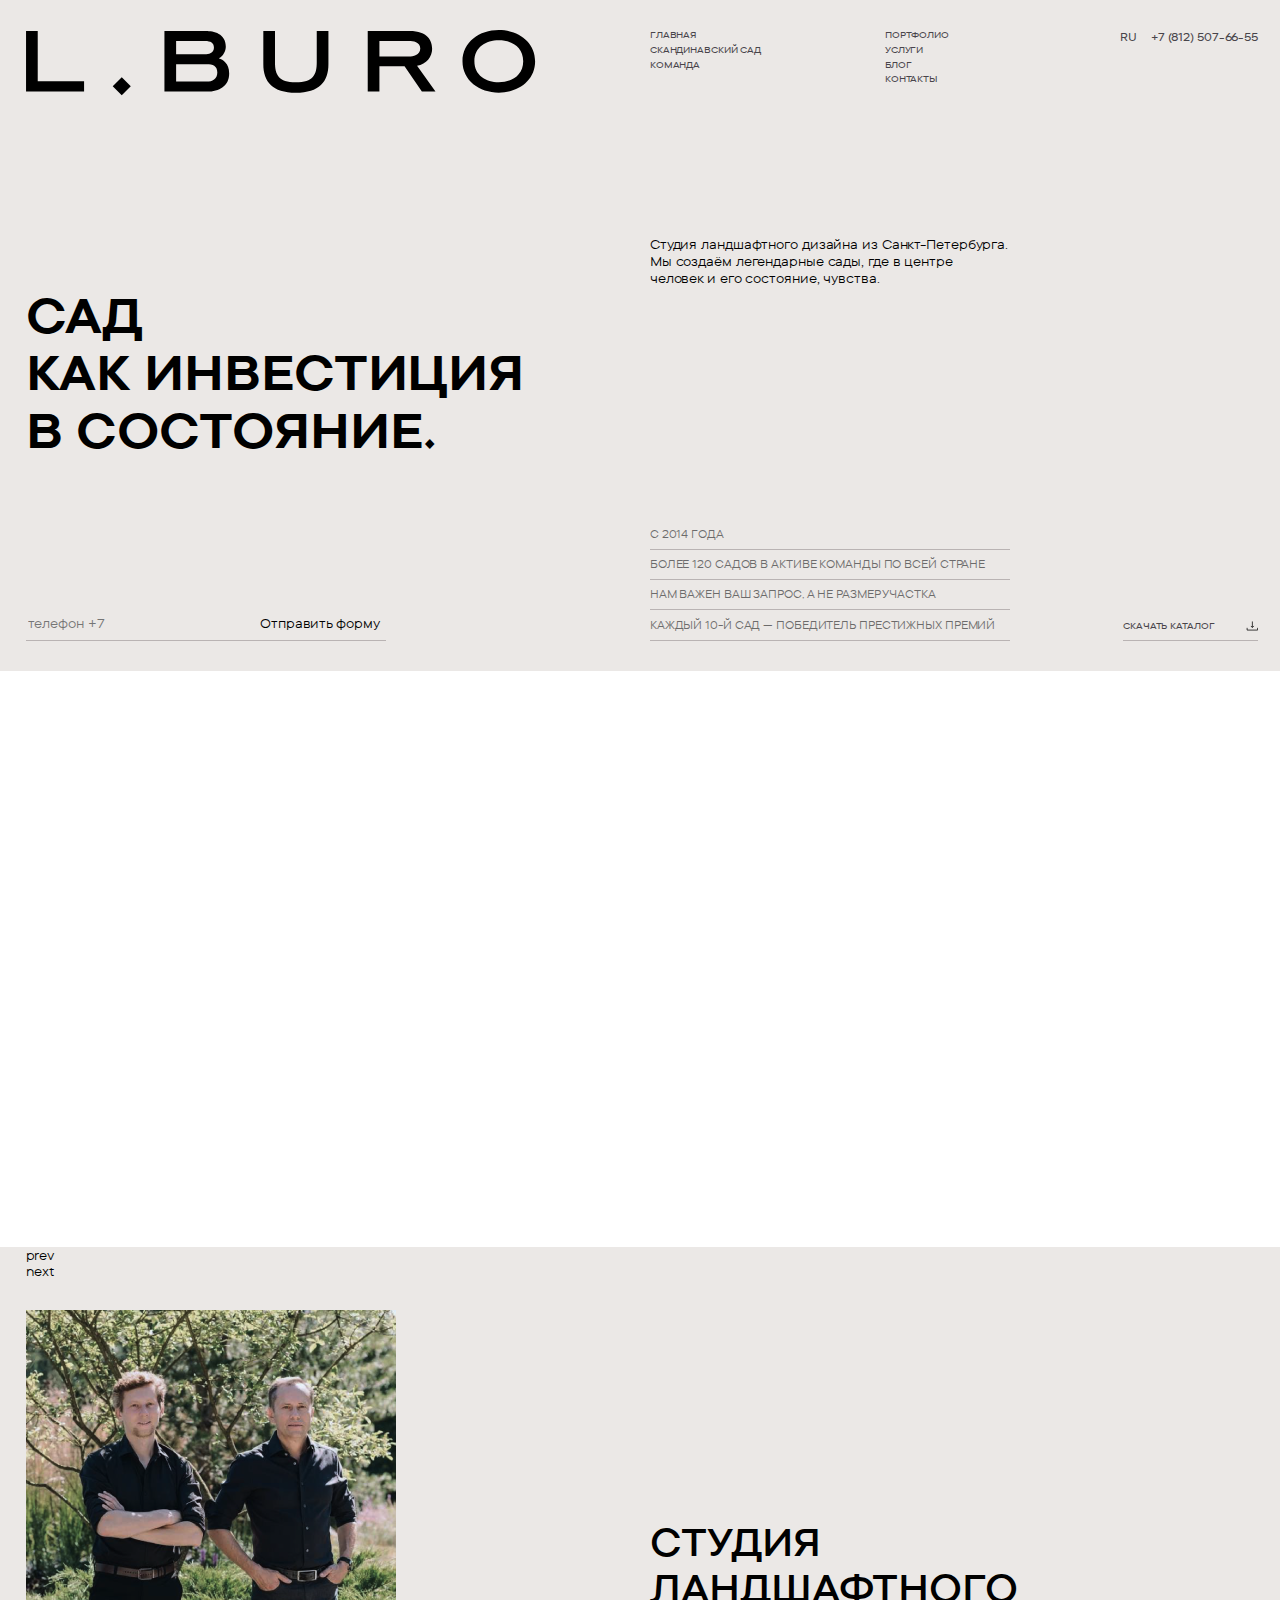
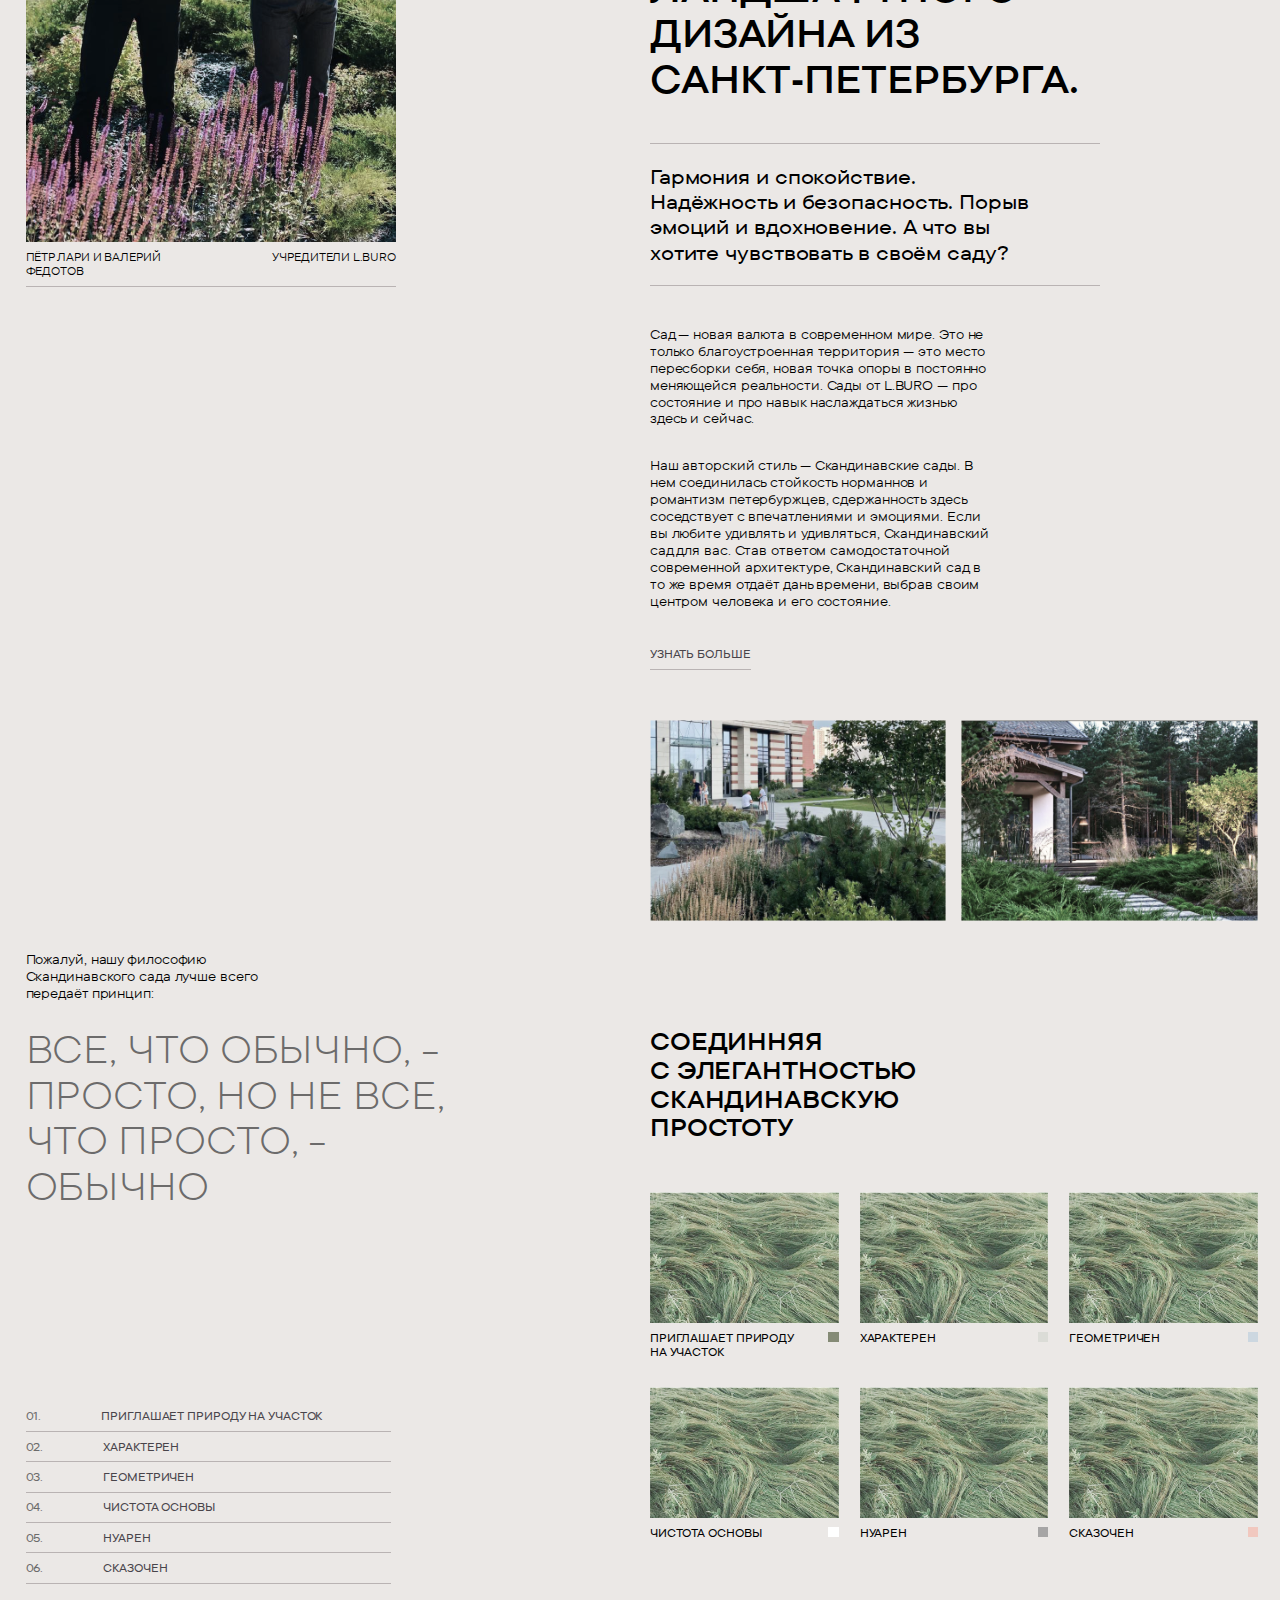
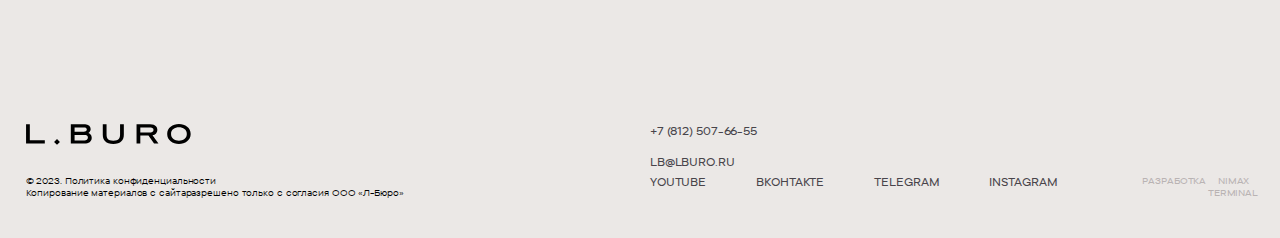
==== commit 873e6e2b: "1440 1.0" ====
--- a/index.html
+++ b/index.html
@@ -16,15 +16,15 @@
 			<div class="r-col df jcsb">
 				<nav class="df">
 					<div class="menu_col">
-						<a class="menu_block mr-100 db fz-9 lh-120 menu_block_chosen" href="#Promo">ГЛАВНАЯ</a>
-						<a class="menu_block mr-100 db fz-9 lh-120" href="#aboutUs">СКАНДИНАВСКИЙ САД</a>
-						<a class="menu_block mr-100 db fz-9 lh-120" href="#lamaSite">КОМАНДА</a>
+						<a class="menu_block mr-100 db fz-9 lh-120 menu_block_chosen" href="index.html">ГЛАВНАЯ</a>
+						<a class="menu_block mr-100 db fz-9 lh-120" href="scandinavian_garden.html">СКАНДИНАВСКИЙ САД</a>
+						<a class="menu_block mr-100 db fz-9 lh-120" href="team.html">КОМАНДА</a>
 					</div>
 					<div class="menu_col">
-						<a class="menu_block mr-100 db fz-9 lh-120" href="#weLearn">ПОРТФОЛИО</a>
-						<a class="menu_block mr-100 db fz-9 lh-120" href="#weLearn">УСЛУГИ</a>
-						<a class="menu_block mr-100 db fz-9 lh-120" href="#weLearn">БЛОГ</a>
-						<a class="menu_block mr-100 db fz-9 lh-120" href="#weLearn">КОНТАКТЫ</a>
+						<a class="menu_block mr-100 db fz-9 lh-120" href="portfolio.html">ПОРТФОЛИО</a>
+						<a class="menu_block mr-100 db fz-9 lh-120" href="services.html">УСЛУГИ</a>
+						<a class="menu_block mr-100 db fz-9 lh-120" href="public_spaces.html">БЛОГ</a>
+						<a class="menu_block mr-100 db fz-9 lh-120" href="contacts.html">КОНТАКТЫ</a>
 					</div>
 				</nav>
 				<div class="w-145 df jcsb ">
@@ -63,7 +63,7 @@
 					<div class="p-7_5-0 bb-1-lg pb-5 fz-11">НАМ ВАЖЕН ВАШ ЗАПРОС, А НЕ РАЗМЕР УЧАСТКА</div>
 					<div class="p-7_5-0 bb-1-lg pb-5 fz-11">КАЖДЫЙ 10-Й САД — ПОБЕДИТЕЛЬ ПРЕСТИЖНЫХ ПРЕМИЙ</div>
 				</div>
-				<a class="db pr w-135 bb-1-lg p-7_5-0 fw-m fz-9 lh-120 download_catalog" href="catalog.pdf" class="download-catalog" target="_blank" download="">Скачать каталог</a>
+				<a class="db pr w-135 bb-1-lg p-7_5-0 fw-m fz-9 lh-120 download_catalog" href="catalog.pdf" target="_blank" download="">Скачать каталог</a>
 			</div>
 			
 		</div>
--- a/css/style.css
+++ b/css/style.css
@@ -39,7 +39,6 @@
 h1{
 	font-family: "TT Commons Pro Expanded";
 	font-size: 48px;
-	margin-top: 90px;
 	font-weight: 700;
 	text-transform: uppercase;}
 h2{
@@ -101,24 +100,34 @@
 
 .mnw-100p{min-width: 100%;}
 .mnw-50p{min-width: 50%;}
+
 .mxw-100p{max-width: 100%;}
 .mxw-50p{max-width: 50%;}
 .mxw-25p{max-width: 25%;}
+
 .w-25p{width: 25%;}
 .w-50p{width: 50%;}
+
 .mxw-265{max-width: 265px;}
+.mxw-280{max-width: 280px;}
 .mxw-340{max-width: 340px;}
 .mxw-350{max-width: 350px;}
 .mxw-360{max-width: 360px;}
 .mxw-370{max-width: 370px;}
 .mxw-380{max-width: 380px;}
+.mxw-400{max-width: 400px;}
 .mxw-450{max-width: 450px;}
+.mxw-505{max-width: 505px;}
 .mxw-550{max-width: 550px;}
 .mxw-630{max-width: 630px;}
-.w-265{max-width: 265px;}
+
+.w-400{width: 400px;}
+.w-265{width: 265px;}
+.w-240{width: 265px;}
 .w-135{width: 135px;}
 .w-145{width: 145px;}
 .w-10_5{width: 10.5px;}
+
 .h-10_5{height: 10.5px;}
 
 .p-1{padding: 1px;} .p-2{padding: 2px;} .p-3{padding: 3px;} .p-4{padding: 4px;} .p-5{padding: 5px;} .p-6{padding: 6px;} .p-7{padding: 7px;} .p-8{padding: 8px;} .p-9{padding: 9px;} .p-10{padding: 10px;} .p-11{padding: 11px;} .p-12{padding: 12px;} .p-13{padding: 13px;} .p-14{padding: 14px;} .p-15{padding: 15px;}
@@ -205,6 +214,8 @@
 .mt-240{margin-top: 240px;} .mr-240{margin-right: 240px;} .mb-240{margin-bottom: 240;} .ml-240{margin-left: 240px;}
 .mt-245{margin-top: 245px;} .mr-245{margin-right: 245px;} .mb-245{margin-bottom: 245;} .ml-245{margin-left: 245px;}
 .mt-250{margin-top: 250px;} .mr-250{margin-right: 250px;} .mb-250{margin-bottom: 250;} .ml-250{margin-left: 250px;}
+.mt-300{margin-top: 300px;} .mr-300{margin-right: 300px;} .mb-300{margin-bottom: 300;} .ml-300{margin-left: 300px;}
+.mt-325{margin-top: 325px;} .mr-325{margin-right: 325px;} .mb-325{margin-bottom: 325;} .ml-325{margin-left: 325px;}
 
 .ovf-h{overflow: hidden;}
 .p-7_5-0{padding: 7.5px 0;}
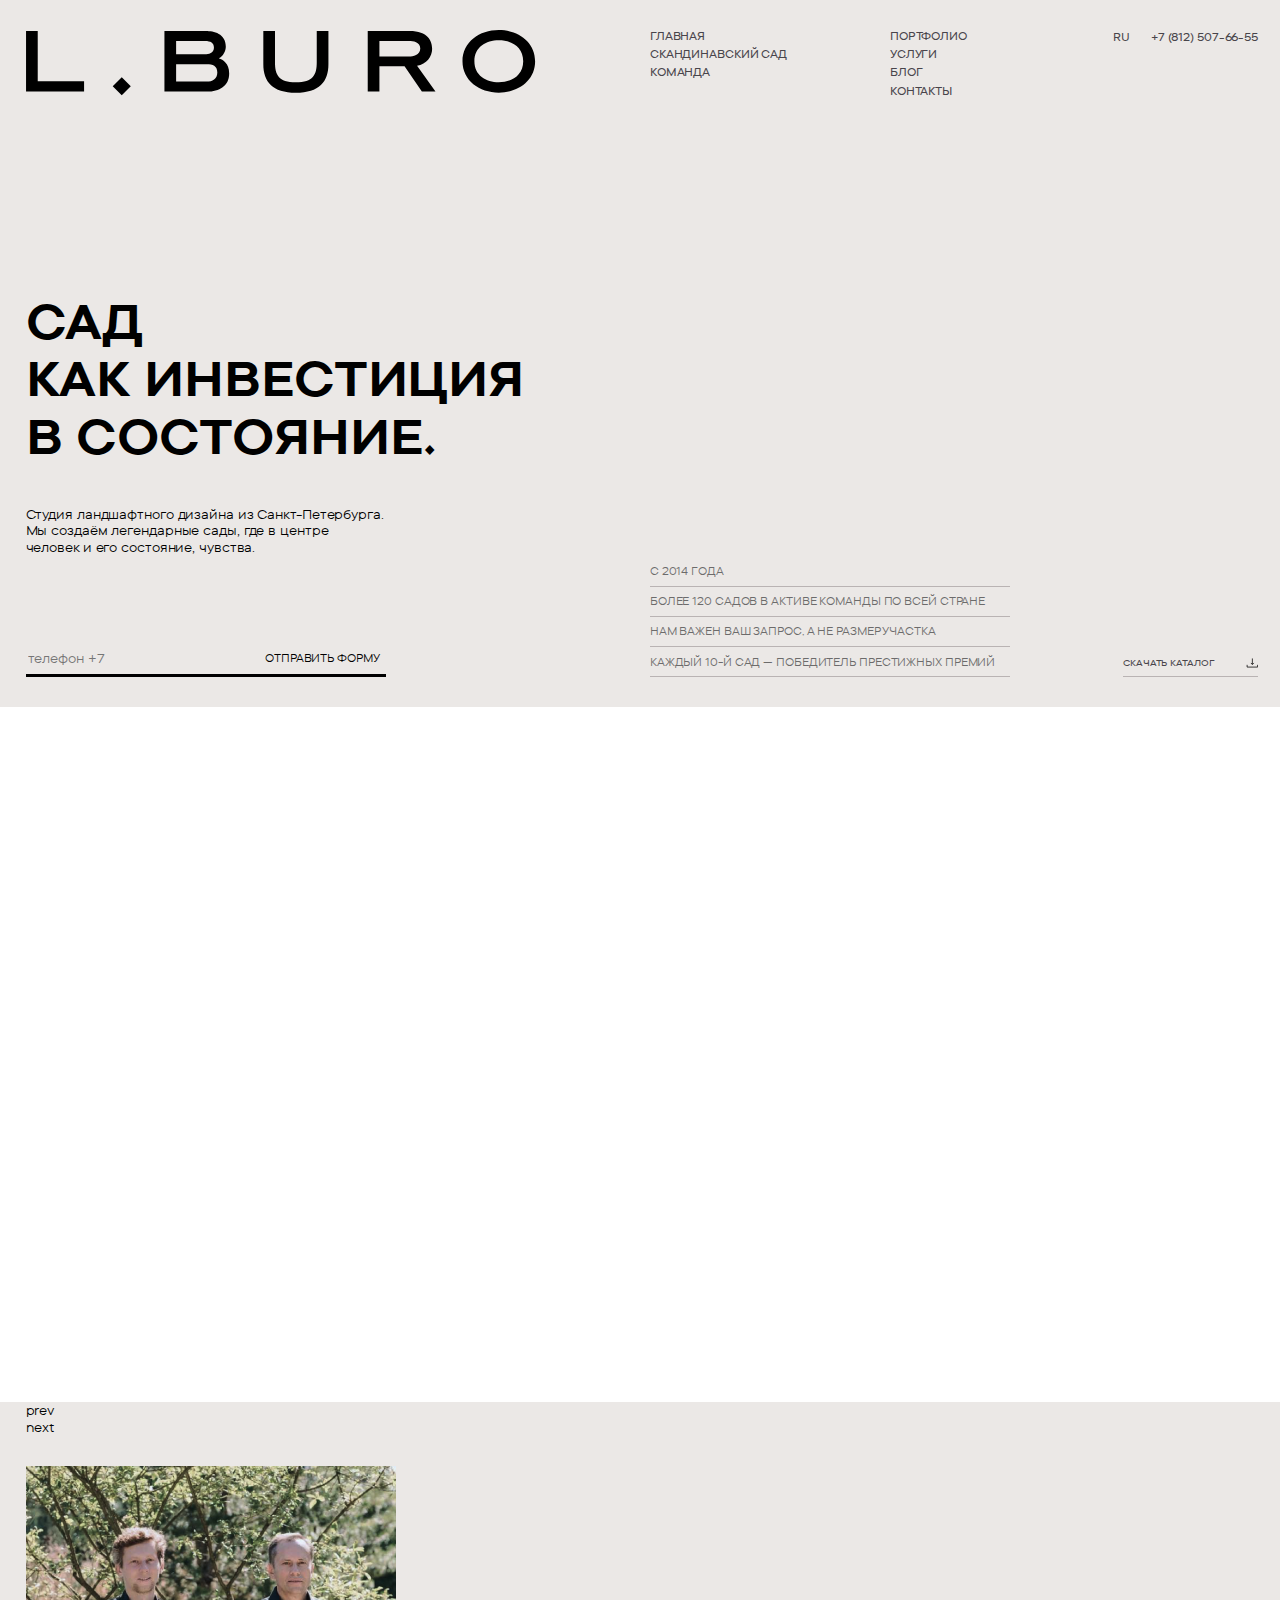
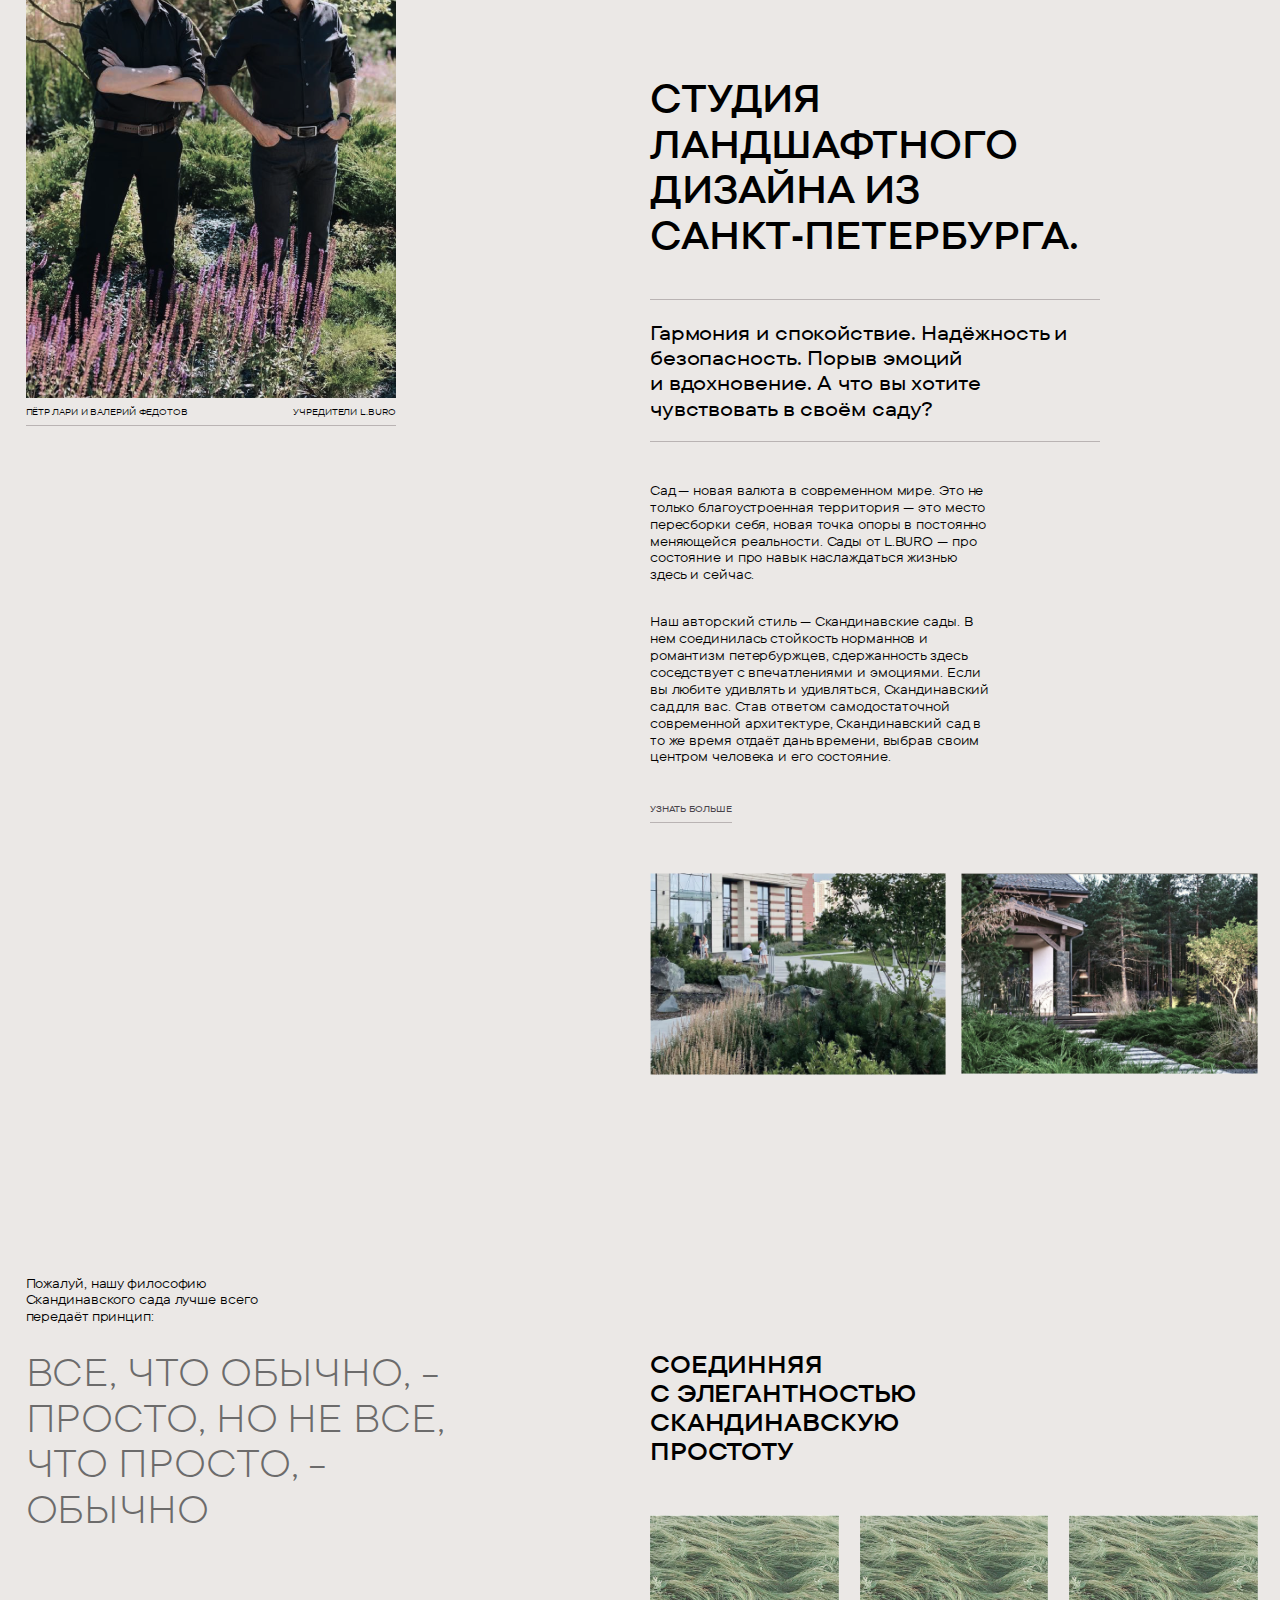
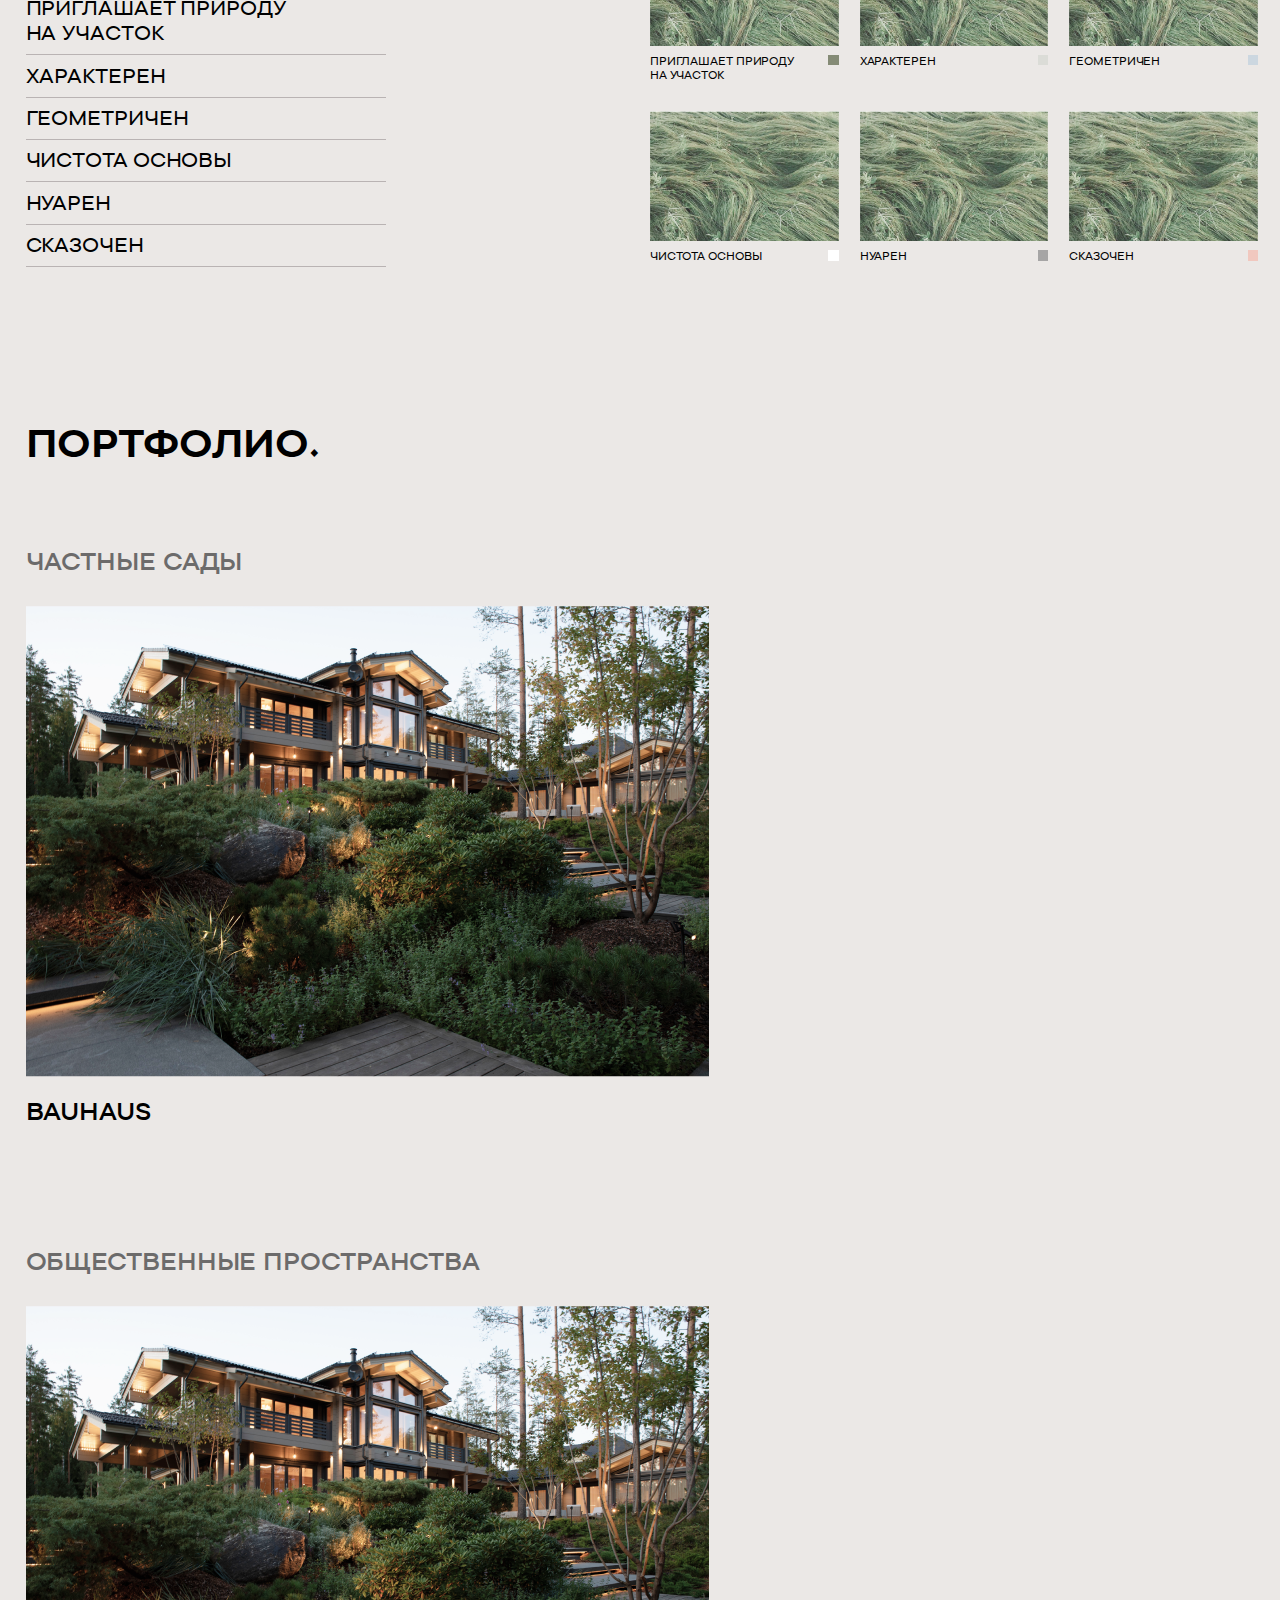
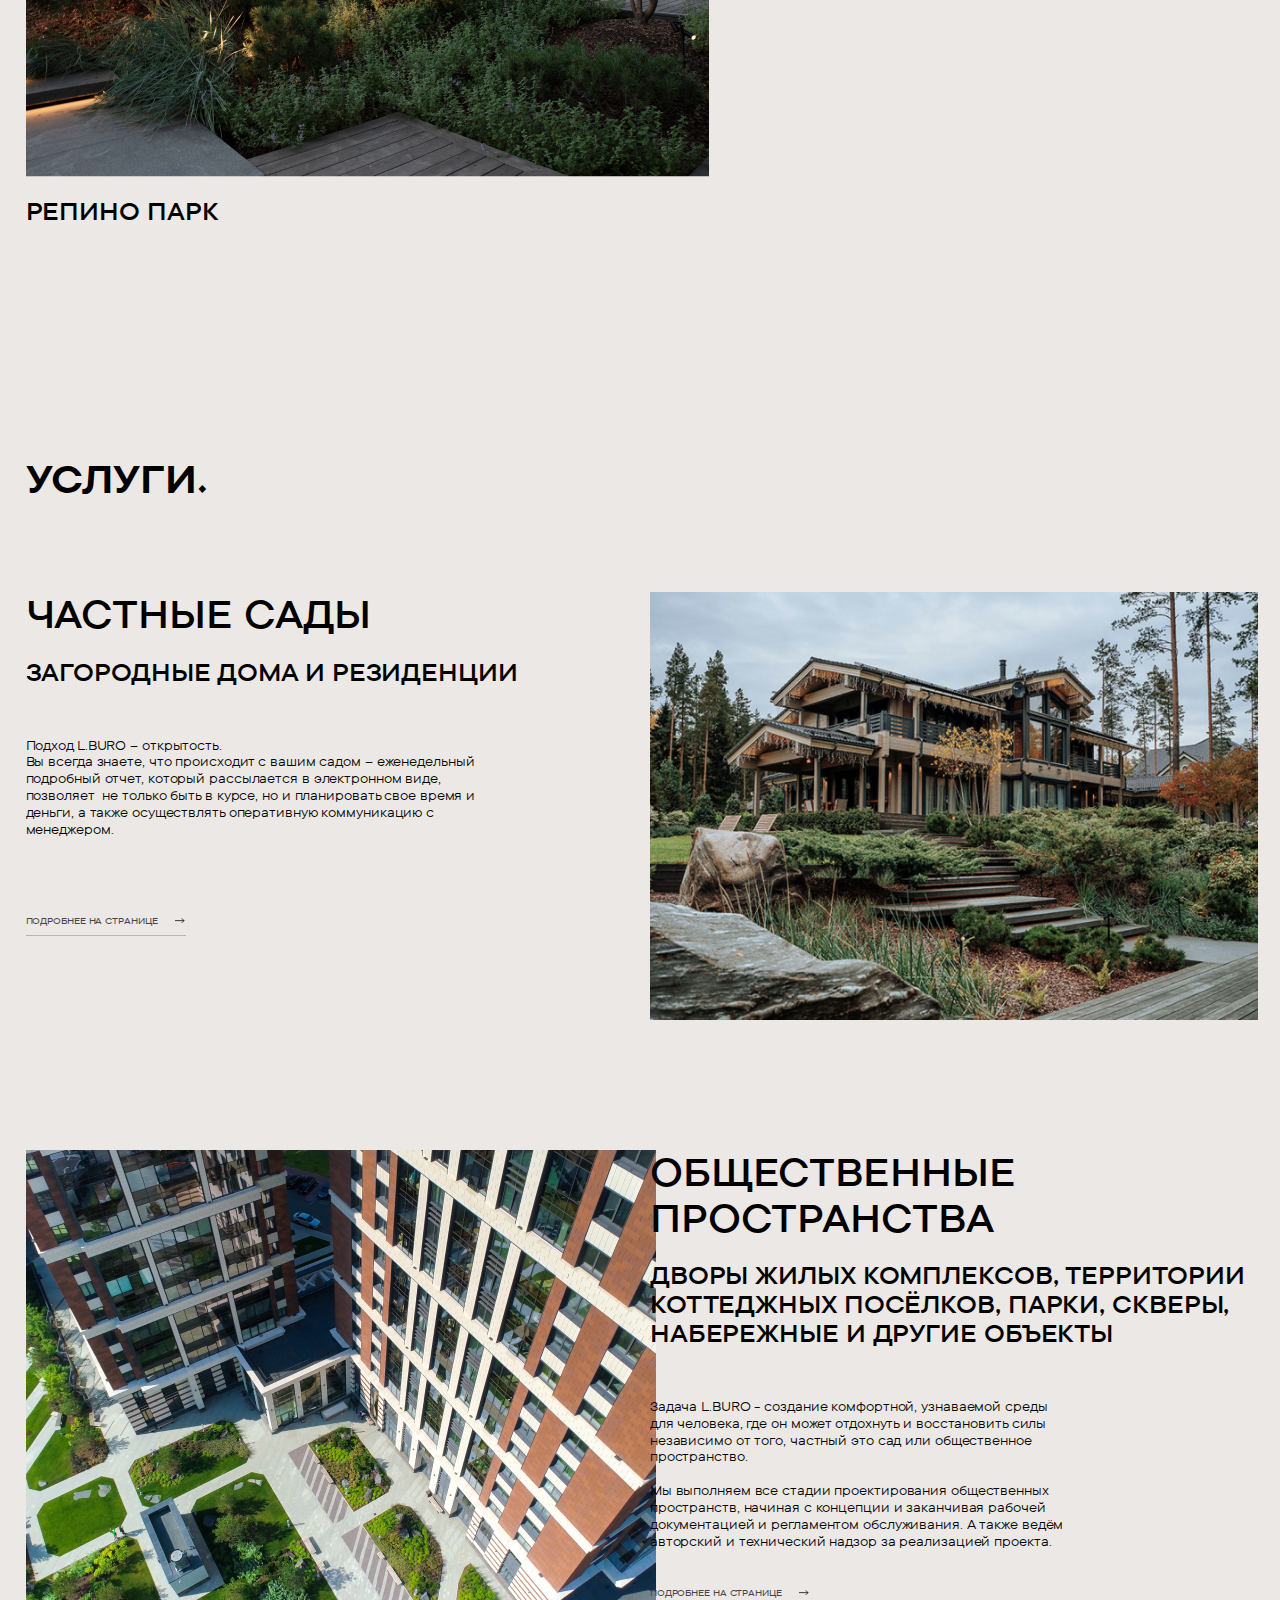
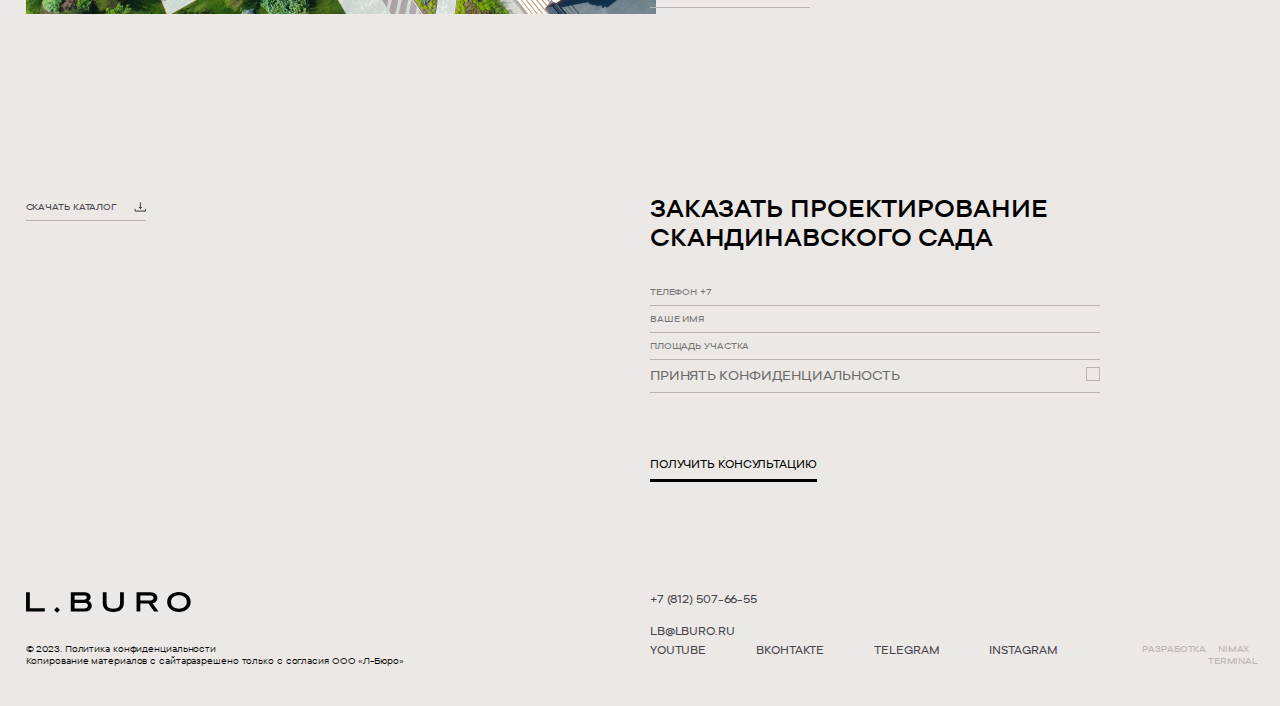
==== commit c82baa3f: "fixes from prev site" ====
--- a/index.html
+++ b/index.html
@@ -6,6 +6,7 @@
 	<link rel="stylesheet" type="text/css" href="css/style.css">
 	<link rel="stylesheet" type="text/css" href="css/index.css">
 	<link rel="stylesheet" type="text/css" href="css/media.css">
+	<link rel="stylesheet" type="text/css" href="css/ordering.css">
 	<script async type="text/javascript" src="js/scr.js"></script>
 	<link rel="icon" type="image/png" href="favicon.png">
 </head>
@@ -15,16 +16,16 @@
 			<div class="l-col"><div class="logo"><img src="img/logo.svg" alt=""></div></div>
 			<div class="r-col df jcsb">
 				<nav class="df">
-					<div class="menu_col">
-						<a class="menu_block mr-100 db fz-9 lh-120 menu_block_chosen" href="index.html">ГЛАВНАЯ</a>
-						<a class="menu_block mr-100 db fz-9 lh-120" href="scandinavian_garden.html">СКАНДИНАВСКИЙ САД</a>
-						<a class="menu_block mr-100 db fz-9 lh-120" href="team.html">КОМАНДА</a>
-					</div>
-					<div class="menu_col">
-						<a class="menu_block mr-100 db fz-9 lh-120" href="portfolio.html">ПОРТФОЛИО</a>
-						<a class="menu_block mr-100 db fz-9 lh-120" href="services.html">УСЛУГИ</a>
-						<a class="menu_block mr-100 db fz-9 lh-120" href="public_spaces.html">БЛОГ</a>
-						<a class="menu_block mr-100 db fz-9 lh-120" href="contacts.html">КОНТАКТЫ</a>
+					<div class="menu_col df fdc aifs mr-100 w-140">
+						<a class="menu_block mb-4 db fz-11 lh-120 menu_block_chosen" href="index.html">ГЛАВНАЯ</a>
+						<a class="menu_block mb-4 db fz-11 lh-120" href="scandinavian_garden.html">СКАНДИНАВСКИЙ САД</a>
+						<a class="menu_block mb-4 db fz-11 lh-120" href="team.html">КОМАНДА</a>
+					</div>
+					<div class="menu_col df fdc aifs">
+						<a class="menu_block mb-4 db fz-11 lh-120" href="portfolio.html">ПОРТФОЛИО</a>
+						<a class="menu_block mb-4 db fz-11 lh-120" href="services.html">УСЛУГИ</a>
+						<a class="menu_block mb-4 db fz-11 lh-120" href="public_spaces.html">БЛОГ</a>
+						<a class="menu_block mb-4 db fz-11 lh-120" href="contacts.html">КОНТАКТЫ</a>
 					</div>
 				</nav>
 				<div class="w-145 df jcsb ">
@@ -38,21 +39,21 @@
 
 	<section id="Promo" class="promo">
 		<div class="df jcsb wrap">
-			<div class="l-col"></div>
-			<div class="r-col"><p class="mt-110 mxw-360">Студия ландшафтного дизайна из Санкт-Петербурга.
-				Мы создаём легендарные сады, где в центре человек и его состояние, чувства.</p></div>
-			
-		</div>
-		<div class="df jcsb wrap">
-			<div class="l-col"><h1 class="mb-60">Сад<br/>как инвестиция в состояние.</h1></div>
-			<div class="r-col"></div>
+			<div class="l-col">
+				<h1 class="mt-160">Сад<br/>как инвестиция в состояние.</h1>
+				<p class="mt-40 mxw-360">Студия ландшафтного дизайна из Санкт-Петербурга.
+					Мы создаём легендарные сады, где в центре человек и его состояние, чувства.
+				</p>
+			</div>
+			<div class="r-col">
+			</div>
 			
 		</div>
 		<div class="df jcsb wrap">
 			<div class="l-col asfe">
-				<form class="df jcsb pr mxw-360 bb-1-lg p-7_5-0" action="/mail/zvonok.php">
+				<form class="df jcsb pr mxw-360 bb-3-b p-7_5-0" action="/mail/zvonok.php">
 					<input type="tel" name="phone" placeholder="телефон +7" class="required">
-					<input type="submit" value="Отправить форму">
+					<input class="fz-11 tt-u" type="submit" value="Отправить форму">
 					<div class="error_block">Пожалуйста, заполните</div>
 				</form>
 			</div>
@@ -69,7 +70,7 @@
 		</div>
     </section>
     
-	<section>
+	<section class="mb-30 mt-30">
 		<div class="main_slider">
 			<div class="main_slide chosen"></div>
 			<div class="main_slide"></div>
@@ -90,7 +91,7 @@
 			<div class="l-col">
 				<div class="mxw-370 fdc aifs">
 					<img src="/img/team_ALL.png" alt="">
-					<div class="p-7_5-0 fz-11 bb-1-lg df jcsb"><div>ПЁТР ЛАРИ И ВАЛЕРИЙ<br/> ФЕДОТОВ</div>
+					<div class="p-7_5-0 fz-9 bb-1-lg df jcsb"><div>ПЁТР ЛАРИ И ВАЛЕРИЙ ФЕДОТОВ</div>
 						<div class="tar">УЧРЕДИТЕЛИ L.BURO</div>
 					</div>
 				</div>
@@ -99,14 +100,14 @@
 				<div class="mxw-450 mb-50 mt-210 df fdc">
 					<h2>Студия ландшафтного дизайна из Санкт‑Петербурга.</h2>
 					<div class="fw-m pt-20 pb-20 fz-19_5 bb-1-lg bt-1-lg mt-40 mb-40">
-						<div class="mxw-380">Гармония и спокойствие. Надёжность и безопасность. Порыв эмоций и вдохновение. А что вы хотите чувствовать в своём саду?</div>
+						<div>Гармония и&nbsp;спокойствие. Надёжность и безопасность. Порыв эмоций и&nbsp;вдохновение. А&nbsp;что&nbsp;вы хотите чувствовать в&nbsp;своём саду?            </div>
 					</div>
 					<div class="mxw-340">
 						<p class="mb-30">Сад — новая валюта в современном мире. Это не только благоустроенная территория — это место пересборки себя, новая точка опоры в постоянно меняющейся реальности. Сады от L.BURO — про состояние и про навык наслаждаться жизнью здесь и сейчас.</p>
 						<p class="mb-30">Наш авторский стиль — Скандинавские сады. В нем соединилась стойкость норманнов и романтизм петербуржцев, сдержанность здесь соседствует с впечатлениями и эмоциями. Если вы любите удивлять и удивляться, Скандинавский сад для вас. Став ответом самодостаточной современной архитектуре, Скандинавский сад в то же время отдаёт дань времени, выбрав своим центром человека и его состояние.
 					</p>
 					</div>
-					<a class="db bb-1-lg p-7_5-0 fw-m fz-11 tt-u jcfs asfs" href="/team/">Узнать больше</a>
+					<a class="db bb-1-lg p-7_5-0 fw-m fz-9 tt-u jcfs asfs" href="/team/">Узнать больше</a>
 				
 				</div>	
 				<div class="df jcsb">
@@ -117,7 +118,7 @@
 		</div>
 	</section>
 
-	<section class="philosophy">
+	<section class="philosophy mt-200">
 		<div class="wrap df jcsb">
 			<div class="l-col">
 				<div class="philosophy_h_comment">Пожалуй, нашу философию Скандинавского сада лучше всего передаёт принцип:</div>
@@ -128,13 +129,13 @@
 		<div class="wrap df jcsb">
 			<div class="l-col df fdc">
 					<h2 class="type2">Все, что обычно, - просто, но не все, что просто, - обычно</h2>
-					<div class="philosophy_link_list">
-						<a href="#" class="philosophy_link_block"><div class="philosophy_link_number">01.</div> ПРИГЛАШАЕТ ПРИРОДУ на участок</a>
-						<a href="#" class="philosophy_link_block"><div class="philosophy_link_number">02.</div> характерен</a>
-						<a href="#" class="philosophy_link_block"><div class="philosophy_link_number">03.</div> ГЕОМЕТРИЧен</a>
-						<a href="#" class="philosophy_link_block"><div class="philosophy_link_number">04.</div> чистота основы</a>
-						<a href="#" class="philosophy_link_block"><div class="philosophy_link_number">05.</div> НУАРен</a>
-						<a href="#" class="philosophy_link_block"><div class="philosophy_link_number">06.</div> сказочен</a>
+					<div class="mxw-360 mt-55">
+						<div class="bb-1-lg p-7_5-0"><a href="#" class="fz-19_5 fw-m c-b">ПРИГЛАШАЕТ ПРИРОДУ на участок</a></div>
+						<div class="bb-1-lg p-7_5-0"><a href="#" class="fz-19_5 fw-m c-b">характерен</a></div>
+						<div class="bb-1-lg p-7_5-0"><a href="#" class="fz-19_5 fw-m c-b">ГЕОМЕТРИЧен</a></div>
+						<div class="bb-1-lg p-7_5-0"><a href="#" class="fz-19_5 fw-m c-b">чистота основы</a></div>
+						<div class="bb-1-lg p-7_5-0"><a href="#" class="fz-19_5 fw-m c-b">НУАРен</a></div>
+						<div class="bb-1-lg p-7_5-0"><a href="#" class="fz-19_5 fw-m c-b">сказочен</a></div>
 					</div>
 			</div>	
 			<div class="r-col fdc">
@@ -168,14 +169,106 @@
 			</div>
 		</div>
 	</section>
+    
+    <section class="portfolio mt-130">
+        <div class="wrap">
+            <h2 class="fw-b">портфолио.</h2>
+        </div>
+        <div class="wrap mt-50">
+            <div class="df jcsb fww">
+                <div class="portfolio_block">
+					<h3 class="c-dg mt-30 mb-30">ЧАСТНЫЕ сады</h3>
+                    <img src="/img/portfolio1.png" alt="">
+                    <div class="portfolio_block_info h-120">
+                        <h3 class="portfolio_block_name">BAUHAUS</h3>
+                    </div>
+                </div>
+                <div class="portfolio_block">
+					<h3 class="c-dg mt-30 mb-30">ОБЩЕСТВЕННЫЕ ПРОСТРАНСТВА</h3>
+                    <img src="/img/portfolio1.png" alt="">
+                    <div class="portfolio_block_info h-120">
+                        <h3 class="portfolio_block_name">РЕПИНО ПАРК</h3>
+                    </div>
+                </div>
+            </div>
+        </div>
+    </section>
+
+
+	<section id="Promo" class="promo">
+		<div class="df jcsb wrap">
+			<h2 class="mb-90 mt-140 fw-b">Услуги.</h2>
+		</div>
+    </section>
+
+    <section>
+        <div class="wrap df jcsb">
+            <div class="l-col df fdc">
+                <h2 class="mb-20">ЧАСТНЫЕ сады</h2>
+                <h3 class="mb-50">Загородные дома и резиденции</h3>
+                <p class="mxw-450 mb-70">
+						Подход L.BURO – открытость. <br>
+						Вы всегда знаете, что происходит с вашим садом – еженедельный подробный отчет, который рассылается в электронном виде, позволяет&nbsp; не только быть в курсе, но и планировать свое время и деньги, а также осуществлять оперативную коммуникацию с менеджером.
+                </p>
+				<a class="download_catalog see_more pr fz-9 p-7_5-0 bb-1-lg" href="#" target="_blank">Подробнее на странице</a>
+            </div>
+            <div class="r-col">
+                <img class="mxw-100p" src="/img/private_gardens.png" alt="">
+            </div>
+        </div>
+    </section>
+
+    <section class="mt-130">
+        <div class="wrap df jcsb">
+            <div class="l-col">
+                <img class="mxw-630 mxw-100p" src="/img/public_spaces.png" alt="">
+            </div>
+            <div class="r-col df fdc">
+                <h2 class="mb-20">ОБЩЕСТВЕННЫЕ ПРОСТРАНСТВА</h2>
+                <h3 class="mb-50">Дворы жилых комплексов, территории коттеджных посёлков, парки, скверы, набережные и другие объекты</h3>
+                <p class="mxw-450 mb-30">
+					Задача L.BURO - создание комфортной, узнаваемой среды для&nbsp;человека, где&nbsp;он&nbsp;может отдохнуть и&nbsp;восстановить силы независимо от&nbsp;того, частный это&nbsp;сад&nbsp;или&nbsp;общественное пространство. 
+                    <br><br>
+					Мы&nbsp;выполняем все&nbsp;стадии проектирования общественных пространств, начиная с&nbsp;концепции и&nbsp;заканчивая рабочей документацией и&nbsp;регламентом обслуживания. А&nbsp;также ведём авторский и&nbsp;технический надзор за&nbsp;реализацией проекта.
+				</p>
+				<a class="download_catalog see_more pr fz-9 p-7_5-0 bb-1-lg" href="#" target="_blank">Подробнее на странице</a>
+            </div>
+        </div>
+    </section>
+
+    <section class="ordering mt-180">
+        <div class="wrap df jcsb">
+			<div class="l-col df aifs">
+				<a class="db pr w-120 bb-1-lg p-7_5-0 fw-m fz-9 lh-120 download_catalog" href="catalog.pdf" class="download-catalog" target="_blank" download="">Скачать каталог</a>
+			</div>
+
+			<div class="r-col df fdc ais">
+                <h3>ЗАКАЗАТЬ ПРОЕКТИРОВАНИЕ<br/>СКАНДИНАВСКОГО САДА</h3>
+                <form class="ordering_form df fdc ais" action="/mail/project.php">
+                    <input type="tel" name="phone" placeholder="телефон +7" class="required">
+                    <input type="text" name="name" placeholder="ваше&nbsp;имя" class="required">
+                    <input type="text" name="square" placeholder="площадь участка" class="required">
+                    <div class="ordering_check">
+                        <div class="check-name">Принять конфиденциальность</div>
+                        <input id="check-project" type="checkbox" name="check" hidden="" class="required">
+                        <label for="check-project"></label>
+                    </div>
+                    <div class="op-0">Пожалуйста, заполните все обязательные поля</div>
+                    <input class="asfs" type="submit" value="Получить консультацию">
+        
+                </form>
+			</div>
+        </div>
+    </section>
+
 
 	<footer>
 		<div class="wrap df jcsb">
-			<div class="l-col fdc">
+			<div class="l-col">
 				<img class="footer_logo" src="/img/logo.svg" alt="">
 			</div>
 			<div class="r-col">
-				<div class="footer_contacts">
+				<div class="df fdc aifs">
 					<a href="tel:+78125076655">+7&nbsp;(812)&nbsp;507-66-55</a><br/>
 					<a href="mailto:lb@lburo.ru">lb@lburo.ru</a>
 				</div>
--- a/css/vars.css
+++ b/css/vars.css
@@ -29,5 +29,6 @@
 .fz-24{font-size: 24px;}
 .c-dg{color: #6C6B6B}
 .c-lg{color: #B9B3B3}
+.c-b{color: #000;}
 .lh-130{line-height: 1.3;}
 .lh-120{line-height: 1.2;}--- a/css/style.css
+++ b/css/style.css
@@ -26,8 +26,8 @@
 	letter-spacing: -.1;
 }
 body > section, footer, header{float: left; width: 100%;}
-section{margin-bottom: 30px;}
-a{text-decoration: none; color: #48444A;}
+a{text-decoration: none; color: #48444A; border-bottom: 1px solid transparent; transition: .3s;}
+a:hover{border-bottom: 1px solid #B9B3B3;}
 form{margin: 0;}
 input{
     background: none;
@@ -70,13 +70,13 @@
 	min-width: 49.5%;}
 .r-col{margin-left: 16px;}
 .col4{width: 25%;}
-.col3{max-width: 33.4%;}
 
 .pr{position: relative;}
 .pa{position: absolute;}
 .l-0{left: 0;}.r-0{right: 0;}.t-0{top: 0;}.b-0{bottom: 0;}
 .l-1{left: 1px;}.r-1{right: 1px;}.t-1{top: 1px;}.b-1{bottom: 1px;}
 
+.op-0{opacity: 0;}
 .db{display: block;}
 .df{display: flex;}
 .fdc{flex-direction: column;}
@@ -92,7 +92,7 @@
 .jcc{justify-content: center;}
 .fww{flex-wrap: wrap;}
 
-.bz-bb{box-sizing: border-box;}
+.bs-bb{box-sizing: border-box;}
 
 .tar{text-align: right;}
 .tal{text-align: left;}
@@ -103,6 +103,7 @@
 
 .mxw-100p{max-width: 100%;}
 .mxw-50p{max-width: 50%;}
+.mxw-33p{max-width: 33.4%;}
 .mxw-25p{max-width: 25%;}
 
 .w-25p{width: 25%;}
@@ -124,11 +125,13 @@
 .w-400{width: 400px;}
 .w-265{width: 265px;}
 .w-240{width: 265px;}
+.w-120{width: 120px;}
 .w-135{width: 135px;}
+.w-140{width: 140px;}
 .w-145{width: 145px;}
-.w-10_5{width: 10.5px;}
-
-.h-10_5{height: 10.5px;}
+
+.w-12_5{width: 12.5px;}
+.h-12_5{height: 12.5px;}
 
 .p-1{padding: 1px;} .p-2{padding: 2px;} .p-3{padding: 3px;} .p-4{padding: 4px;} .p-5{padding: 5px;} .p-6{padding: 6px;} .p-7{padding: 7px;} .p-8{padding: 8px;} .p-9{padding: 9px;} .p-10{padding: 10px;} .p-11{padding: 11px;} .p-12{padding: 12px;} .p-13{padding: 13px;} .p-14{padding: 14px;} .p-15{padding: 15px;}
 
@@ -220,6 +223,7 @@
 .ovf-h{overflow: hidden;}
 .p-7_5-0{padding: 7.5px 0;}
 .bb-1-lg{border-bottom: 1px solid #B9B3B3;}
+.bb-3-b{border-bottom: 3px solid #000;}
 .bt-1-lg{border-top: 1px solid #B9B3B3;}
 .tt-u{text-transform: uppercase;}
 .h-120{height: 120px;}
@@ -246,11 +250,6 @@
     width: 100%;}
 .menu_wrap{
 	min-width: 50%;}
-.menu_block{
-	width: 135px;
-	font-weight: 500;
-	margin-bottom: 4px;
-}
 
 section.promo{}
 .catalog_categories{
@@ -267,13 +266,14 @@
     content: '';
     position: absolute;
     right: 0;
-    top: 7.5px;
+    top: 0;
+	height: 100%;
     width: 12px;
-    height: 10px;
     background: url(/img/icon/download_catalog.svg) center no-repeat;
 }
 .see_more{width: 160px;}
-.see_more:after{background: url(/img/icon/see_more.svg) center no-repeat;}
+.see_more:after{
+	background: url(/img/icon/see_more.svg) center no-repeat;}
 
 .banner_form input{
     font-weight: 500;
@@ -307,7 +307,7 @@
 section.under_promo{}
 .main_slider{
 	width: 100vw;
-	height: 45vw;
+	height: 695px;
 	position: relative;
 }
 .main_slide{
@@ -338,7 +338,12 @@
 .footer_soc{
 	margin-right: 50px;
 }
-
+.footer_contacts{display: flex;}
+.footer_contacts>*{
+	font-size: 13px;
+	font-weight: 500;
+}
+.footer_contacts>*:first-child{margin-right: 10px;}
 .footer_designer{
     color: #B9B3B3;
     font-weight: 500;
--- a/css/index.css
+++ b/css/index.css
@@ -5,19 +5,6 @@
 .philosophy_link_list{
 	margin-top: 192.5px;
 	width: 365px;
-}
-.philosophy_link_block{
-	font-size: var(--fz-text-small-caps);
-	display: flex;
-	border-bottom: 1px solid var(--color-light-gray);
-	text-transform: uppercase;
-	font-weight: 500;
-	padding: 7.5px 0;
-}
-.philosophy_link_number{
-	color: var(--color-dark-gray);
-	margin-right: 60px;
-	font-weight: 500;
 }
 .philosophy_skandinavskiy_sad_link_list{
 	margin-top: 50px;
--- a/css/ordering.css
+++ b/css/ordering.css
@@ -0,0 +1,53 @@
+.ordering h3{
+	margin-bottom: 27px;
+}
+.ordering_form{width: 450px;}
+.ordering_form input[type="text"], .ordering_form input[type="tel"]{
+    font-weight: 500;
+    font-size: var(--fz-text-small);
+    text-transform: uppercase;
+    color: #6C6B6B;
+    outline: none;
+    padding: 7.5px 0;
+    width: 100%;
+    border-bottom: 1px solid var(--color-light-gray);
+}
+.ordering_check{
+	font-weight: 500;
+    text-transform: uppercase;
+    color: #6C6B6B;
+    outline: none;
+    padding: 7.5px 0;
+    border-bottom: 0.750234px solid var(--color-light-gray);
+    display: flex;
+    justify-content: space-between;
+}
+.ordering_check label{
+    width: 12px;
+    height: 12px;
+    border: 1px solid var(--color-light-gray);
+    position: relative;
+    cursor: pointer;
+}
+.ordering_check input:checked ~ label:before {
+    content: '';
+    position: absolute;
+    width: 6px;
+    height: 6px;
+    left: 50%;
+    top: 50%;
+    transform: translate(-50%,-50%);
+    background: #000000;
+}
+.ordering_form input[type="submit"]{
+    background: none;
+    border: none;
+    font-weight: 500;
+    font-size: 11px;
+    text-transform: uppercase;
+    color:  var(--color-black);
+    padding: 7.5px 0;
+    border-bottom: 3px solid var(--color-black);
+    margin-top: 40px;
+    cursor: pointer;
+}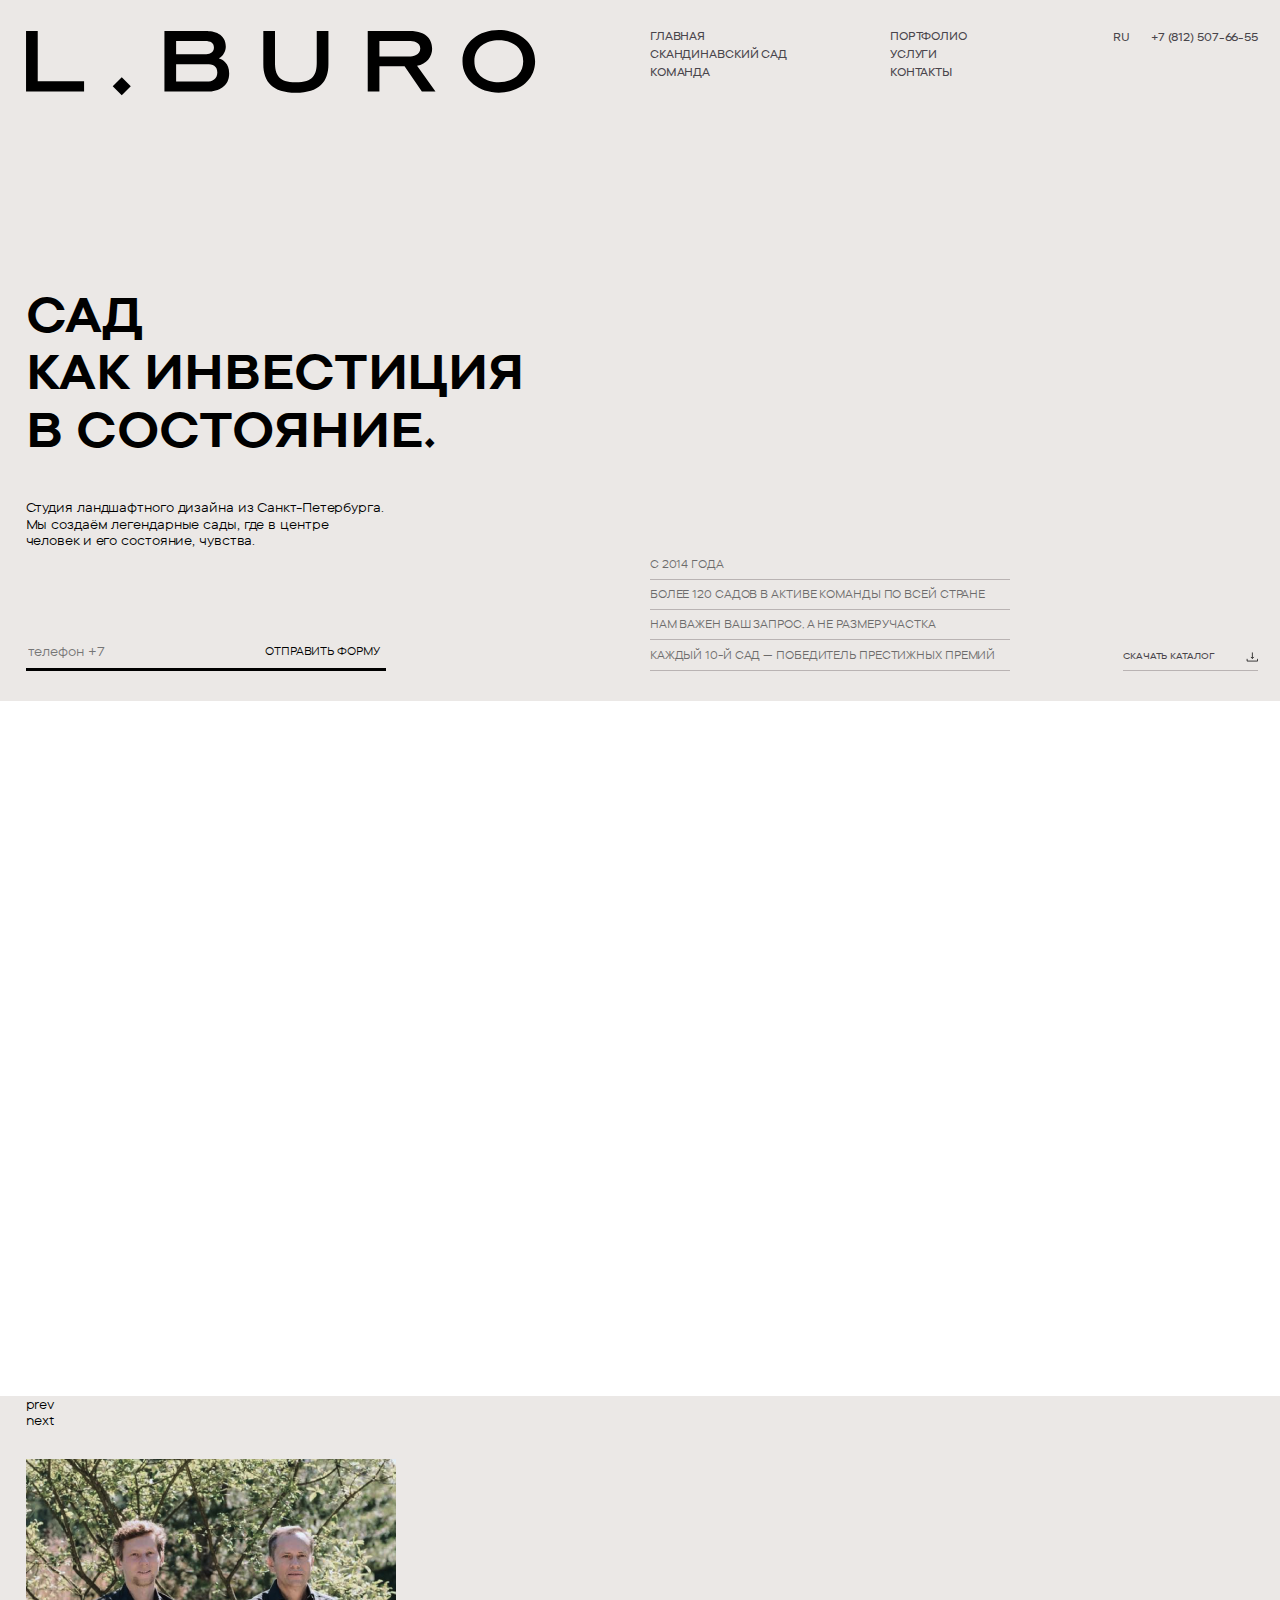
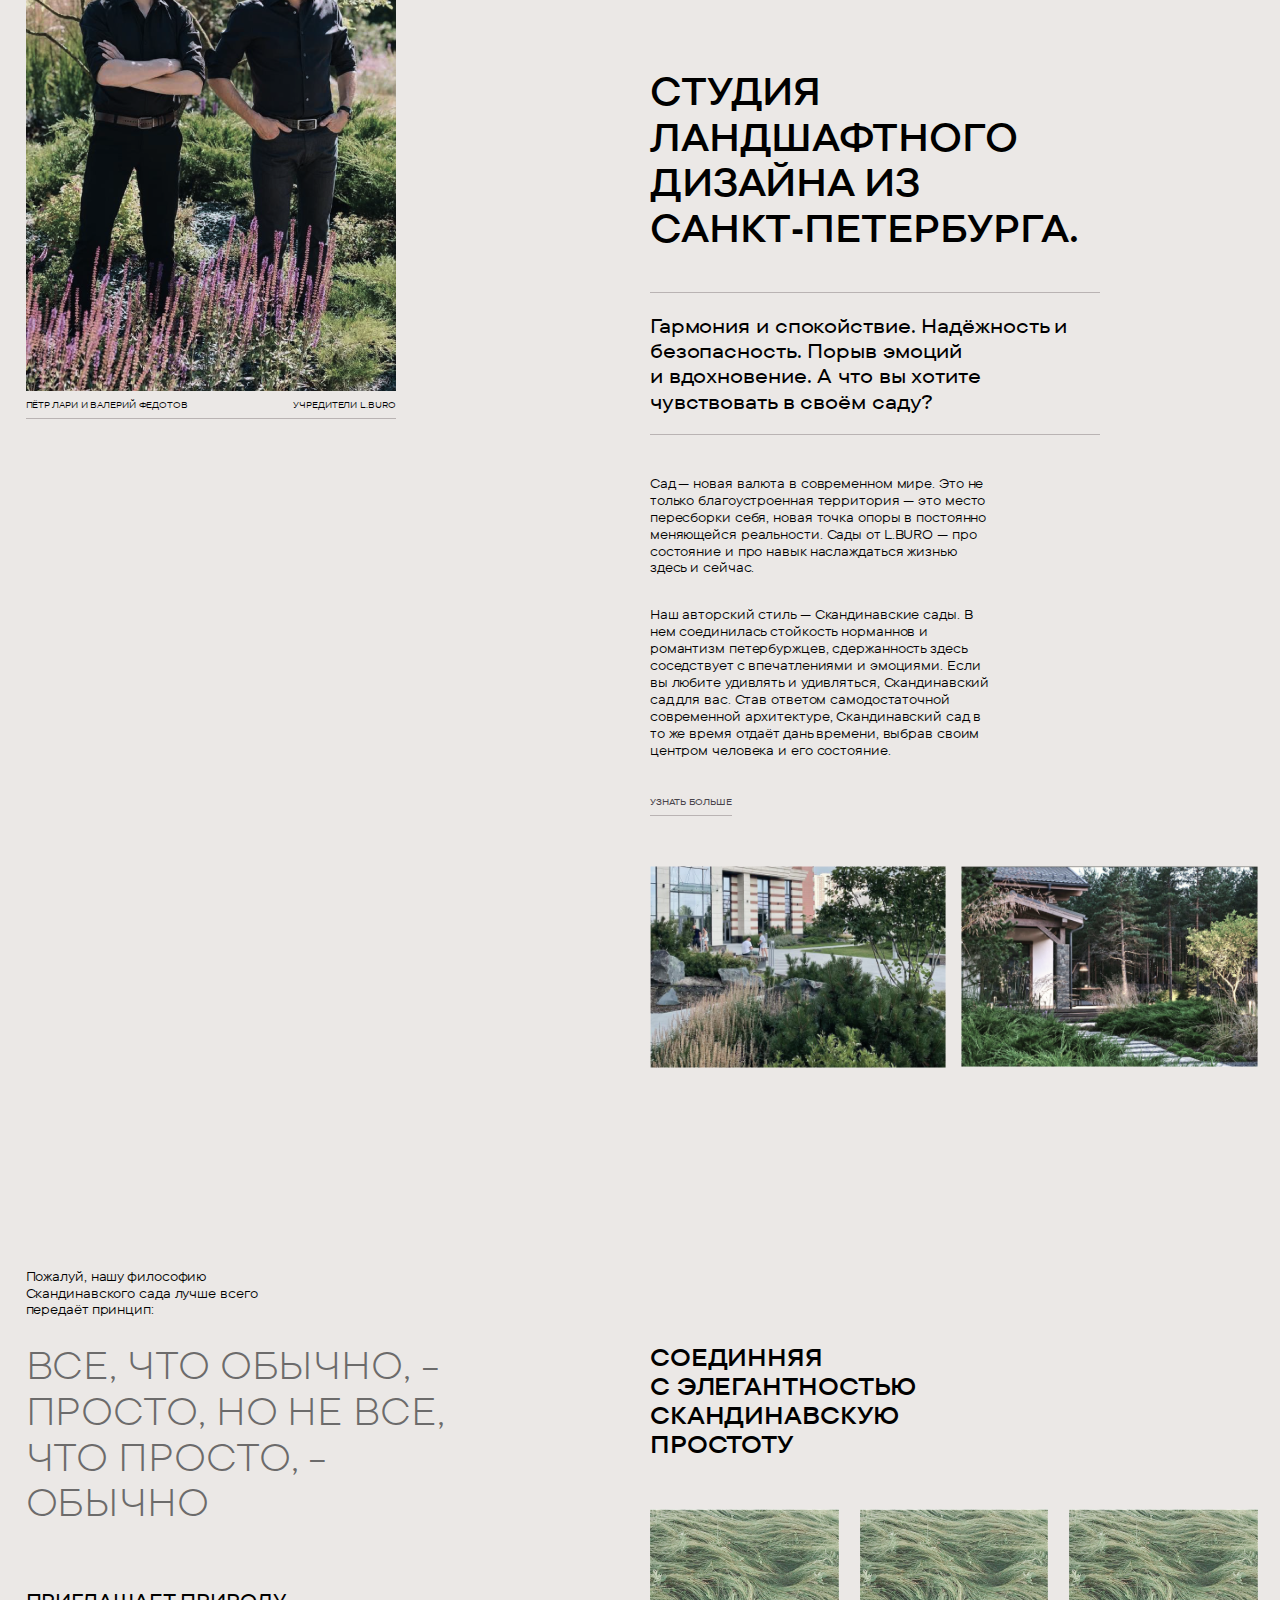
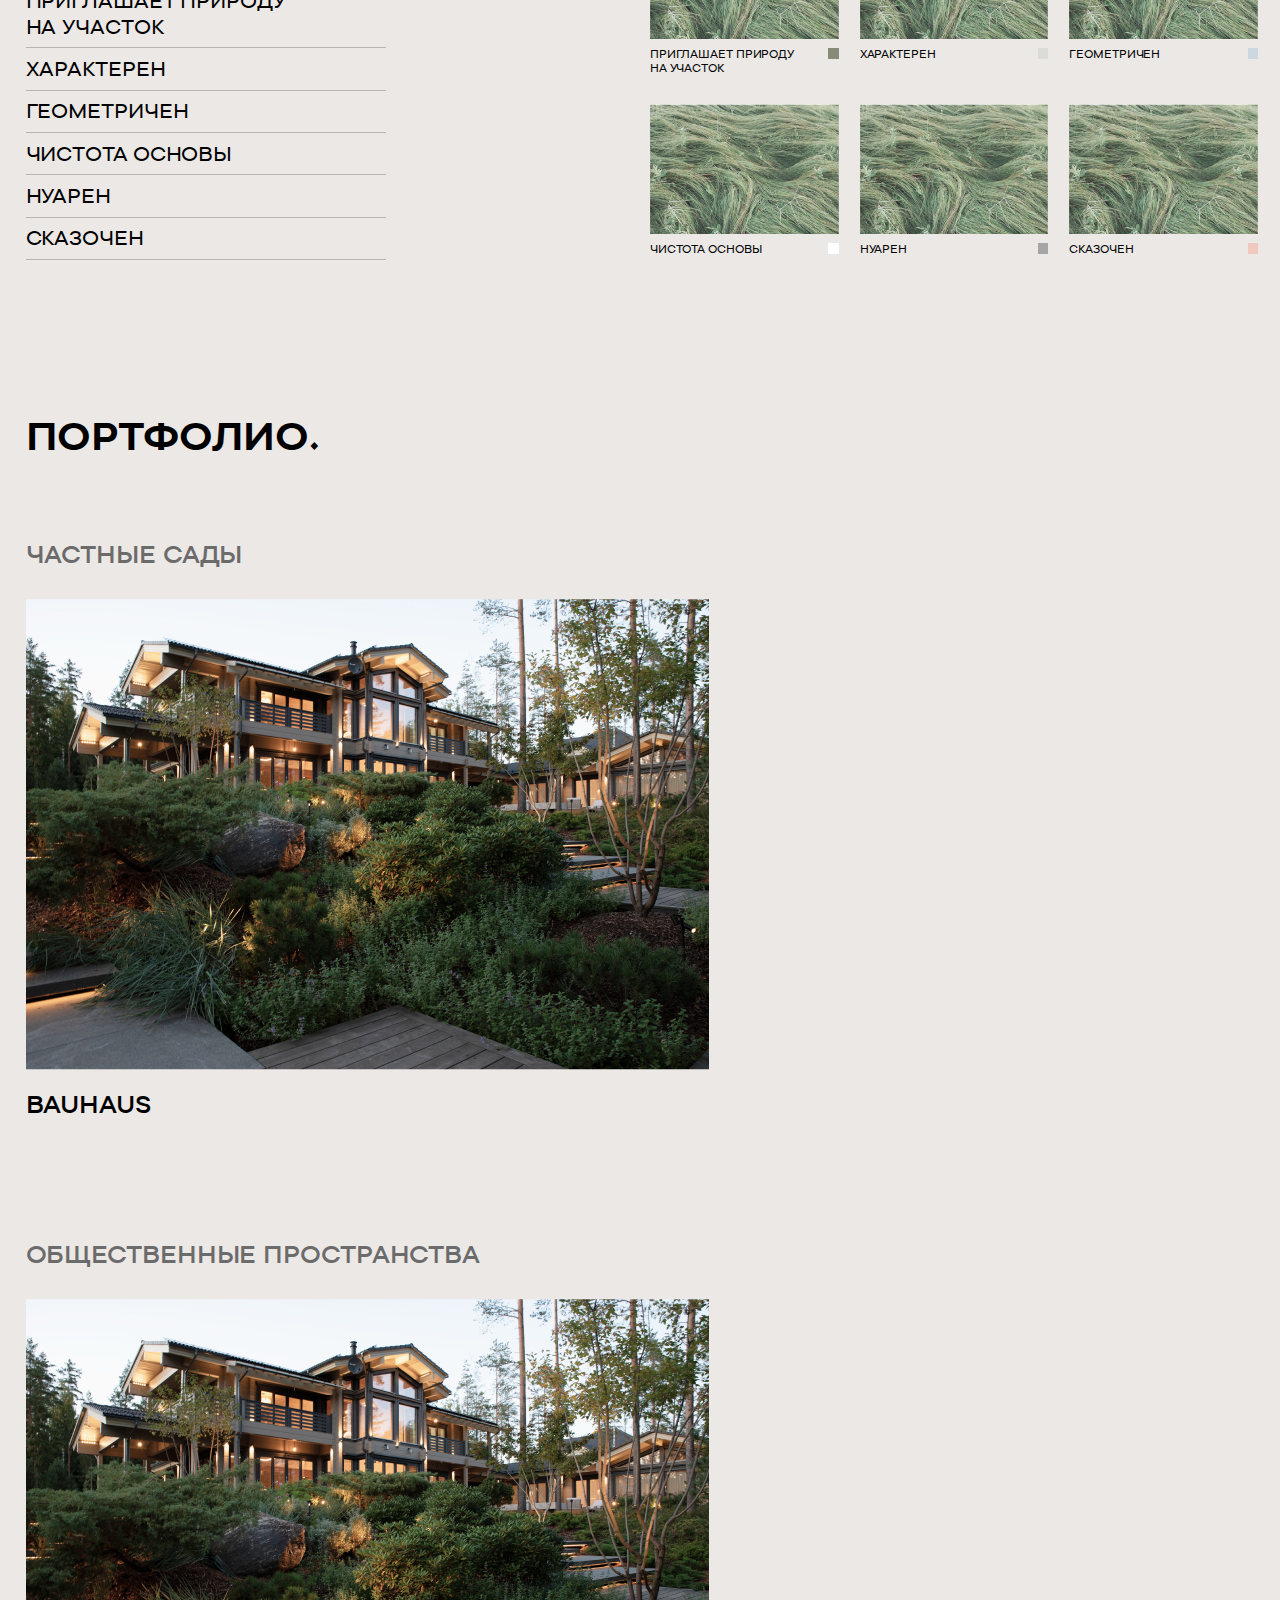
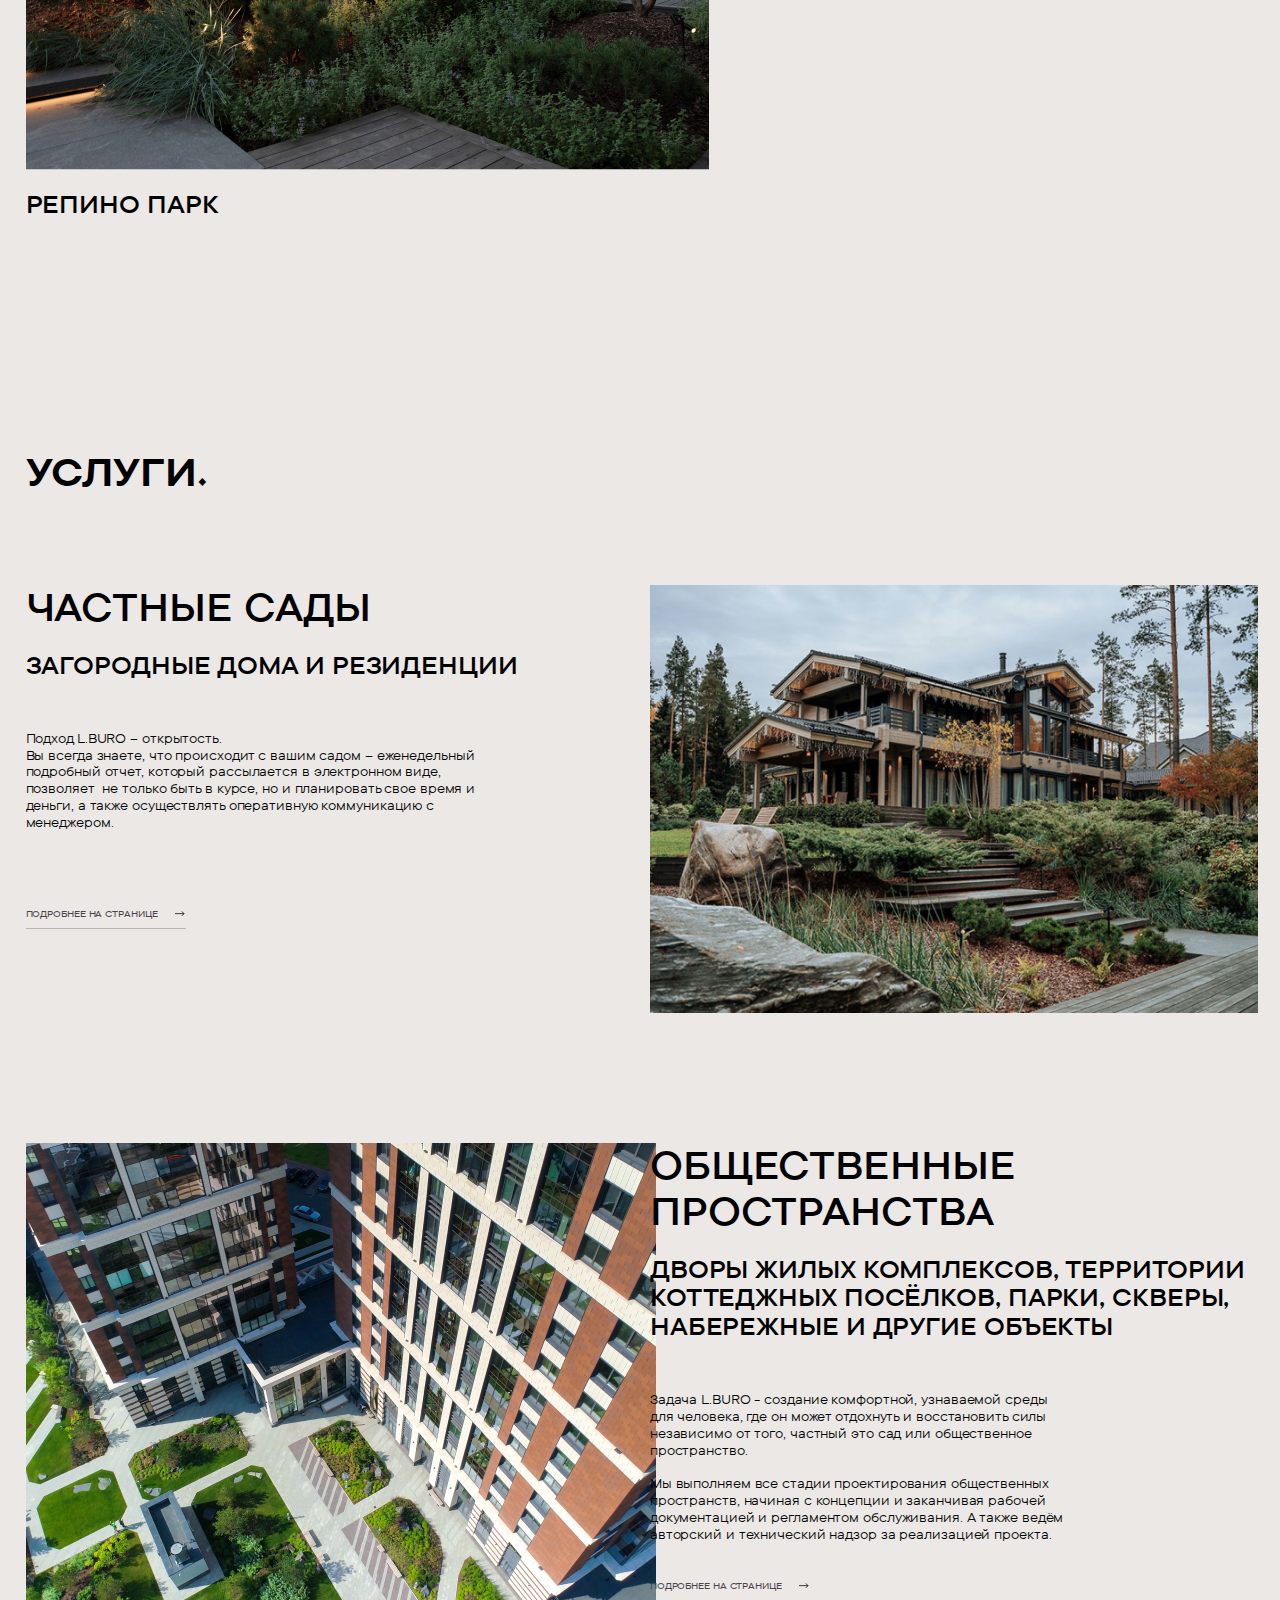
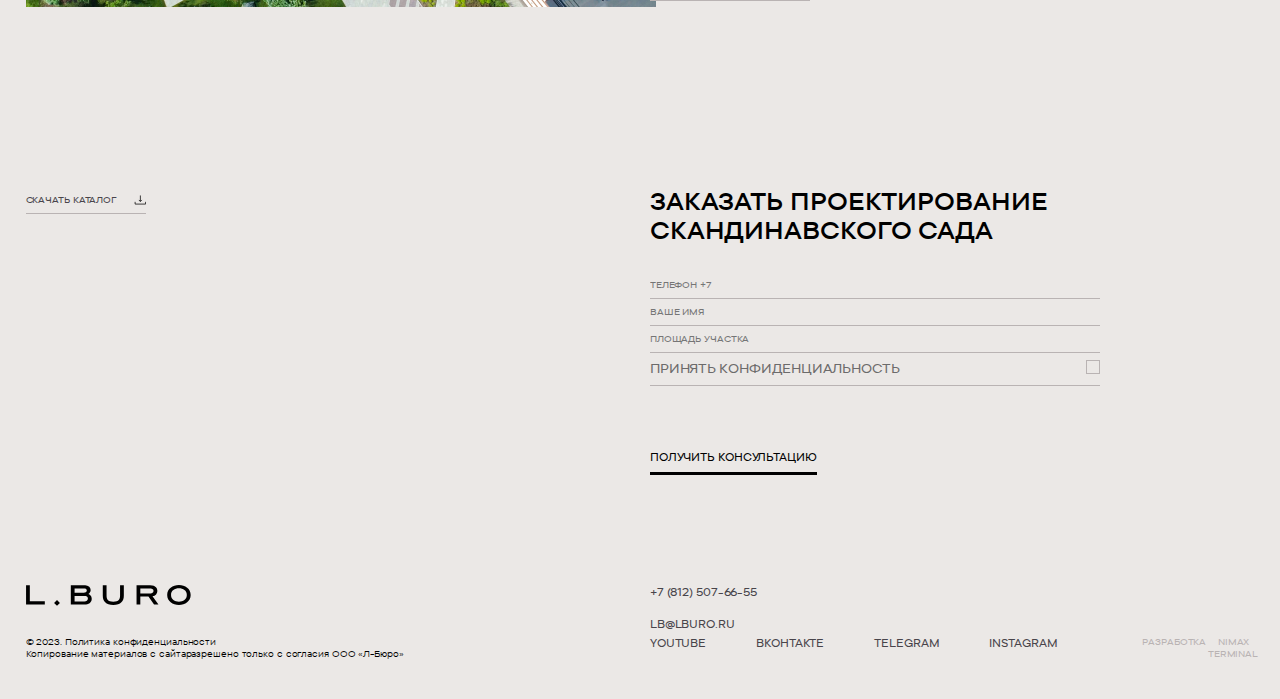
==== commit da3eca04: "fixes from prev site2" ====
--- a/index.html
+++ b/index.html
@@ -24,7 +24,6 @@
 					<div class="menu_col df fdc aifs">
 						<a class="menu_block mb-4 db fz-11 lh-120" href="portfolio.html">ПОРТФОЛИО</a>
 						<a class="menu_block mb-4 db fz-11 lh-120" href="services.html">УСЛУГИ</a>
-						<a class="menu_block mb-4 db fz-11 lh-120" href="public_spaces.html">БЛОГ</a>
 						<a class="menu_block mb-4 db fz-11 lh-120" href="contacts.html">КОНТАКТЫ</a>
 					</div>
 				</nav>
